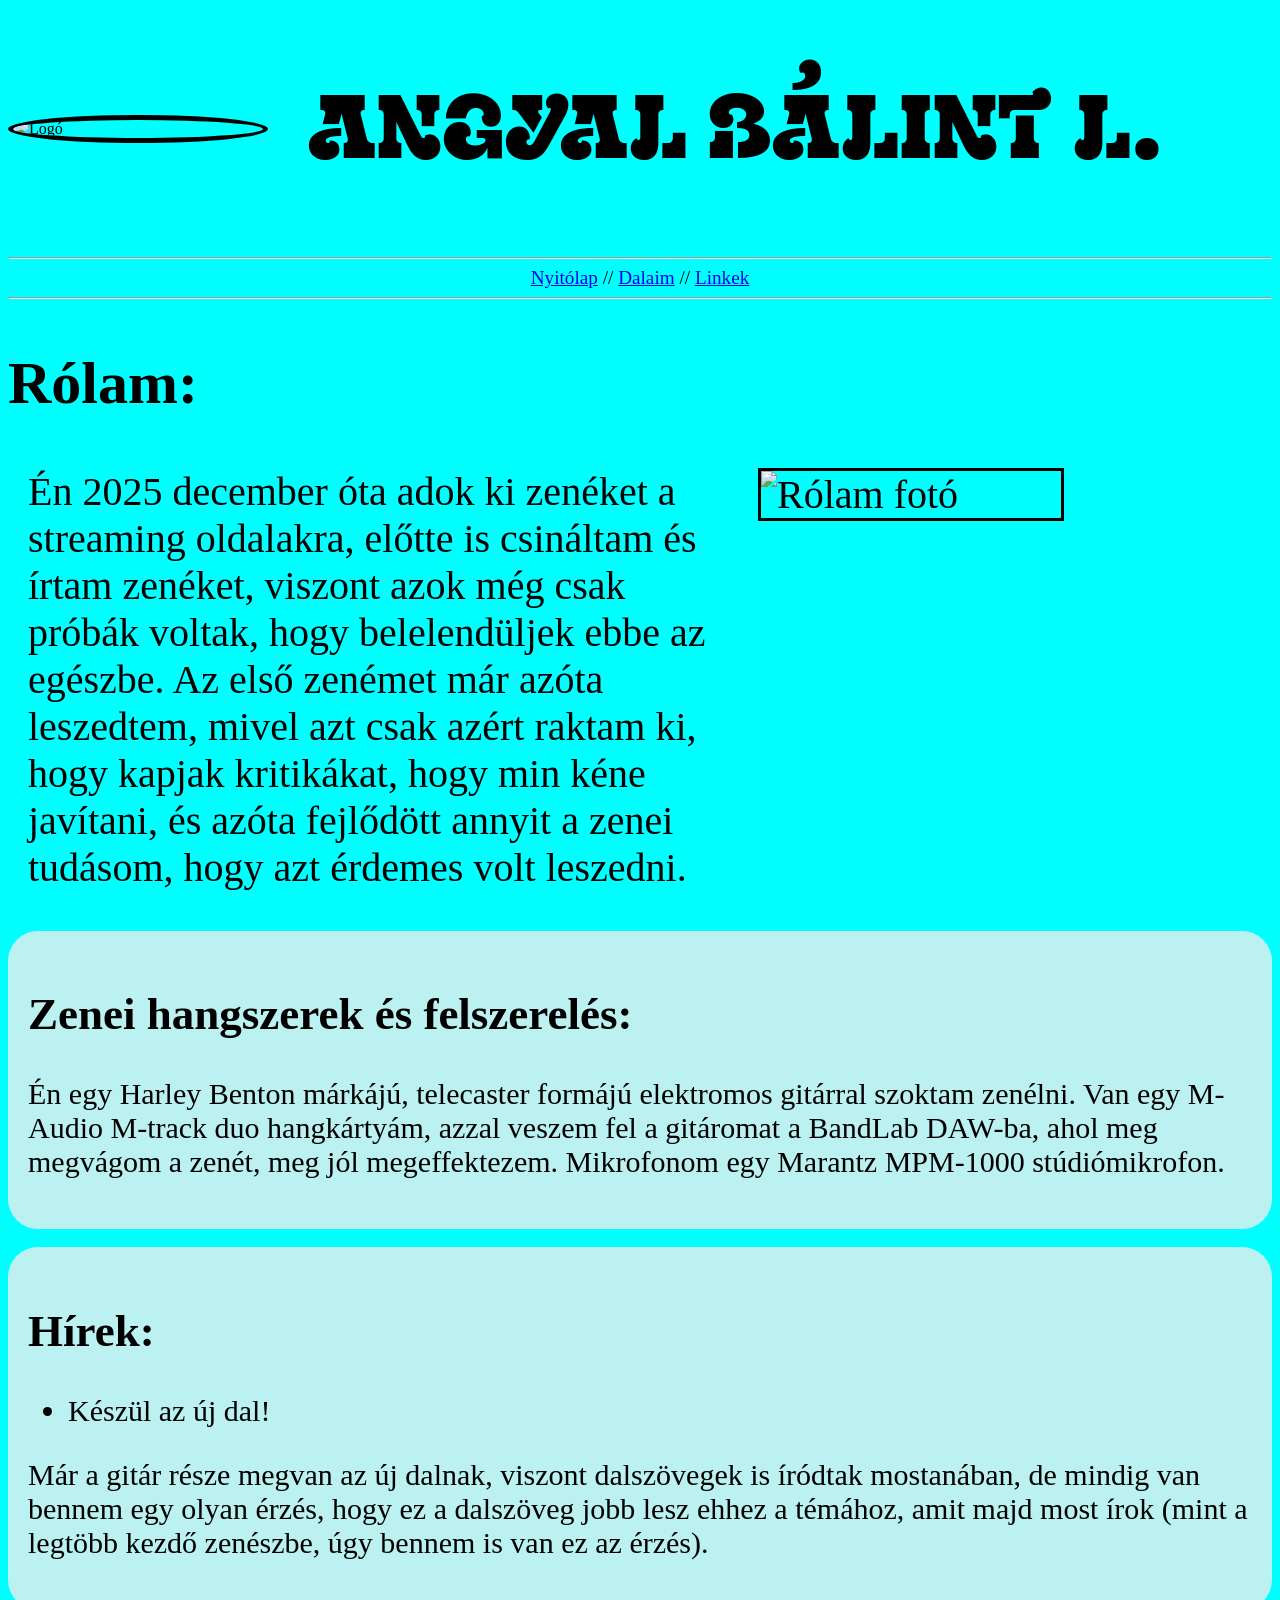
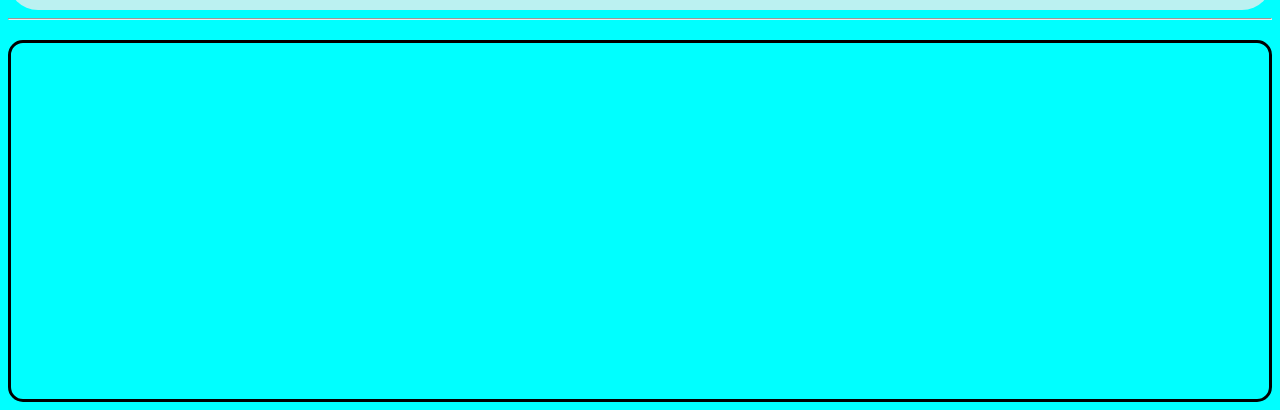
==== index.html @ 00621b62 "Add files via upload" ====
<!DOCTYPE html>
<html lang="en">
<head>
    <meta charset="UTF-8">
    <meta name="viewport" content="width=device-width, initial-scale=1.0">
    <title>Angyal Bálint L.</title>
    <link rel="stylesheet" href="style.css">
    <link rel="preconnect" href="https://fonts.googleapis.com">
<link rel="preconnect" href="https://fonts.gstatic.com" crossorigin>
<link href="https://fonts.googleapis.com/css2?family=Exile&display=swap" rel="stylesheet">
</head>
<body>
    <header class="fejlec">
    <img src="kep/logo.png" alt="Logó" width="250" id="logokeret">
     <h1>Angyal Bálint L.</h1> 
    </header>
     <hr>
     <header class="navszoveg">
    <nav id="navkozepre">
        <a href="index.html" target="_self">Nyitólap</a> //
        <a href="Dalaim.html" target="_self">Dalaim</a> //
        <a href="https://www.youtube.com/redirect?event=channel_header&redir_token=QUlxb01IWk90QzV4d3k5TmQyamFjZ1VDR1VTS3xBQnJ0NjltT2tPc2t3dElWamc2eFBabkRBYXdHUnJCeFhxcW5tV2FGZHp6bmxEY0VfdjRlRnV0WlpWdmRuZXZZSGU0dW9na1dZeFBJWF85amRZdGVJME8yeDZ6MWE0aEVxeUVM&q=https%3A%2F%2Flinktr.ee%2Fangyalbalintlaszlo" target="_blank">Linkek</a>
    </nav>
     </header>
    <hr>
    <div class="rolamegesz">

    <h2 id="rolamfocim">
        Rólam:
    </h2>
    <div class="rolamegymasmellet">
    <p id="rolamszoveg">
        Én 2025 december óta adok ki zenéket a streaming oldalakra, előtte is csináltam és írtam zenéket, viszont azok még csak próbák voltak, hogy belelendüljek ebbe az egészbe. Az első zenémet már azóta leszedtem, mivel azt csak azért raktam ki, hogy kapjak kritikákat, hogy min kéne javítani, és azóta fejlődött annyit a zenei tudásom, hogy azt érdemes volt leszedni.
    </p>
    <img src="kep/rolamfoto.jpeg" alt="Rólam fotó" width="500px">
    </div>
    </div>
    <div class="zeneihangszerekfelszerelesekegeszszoveg">
    <h2>
        Zenei hangszerek és felszerelés:
    </h2>
    <p>
        Én egy Harley Benton márkájú, telecaster formájú elektromos gitárral szoktam zenélni. Van egy M-Audio M-track duo hangkártyám, azzal veszem fel a gitáromat a BandLab DAW-ba, ahol meg megvágom a zenét, meg jól megeffektezem. Mikrofonom egy Marantz MPM-1000 stúdiómikrofon. 
    </p>
    </div>
    <br>
    <div class="hirekegesz">
<h2>
    Hírek:
</h2>
<ul>
    <li>
        Készül az új dal!
  </li>
</ul>
<p>
    Már a gitár része megvan az új dalnak, viszont dalszövegek is íródtak mostanában, de mindig van bennem egy olyan érzés, hogy ez a dalszöveg jobb lesz ehhez a témához, amit majd most írok (mint a legtöbb kezdő zenészbe, úgy bennem is van ez az érzés).
</p>
    </div>
    <hr>
    <div class="spotifydoboz"> 
        <iframe data-testid="embed-iframe" style="border-radius:12px" src="https://open.spotify.com/embed/artist/1GzKJjVkf3aY5k7IMEjdPO?utm_source=generator&si=db58abc6c56840da" width="100%" height="352" frameBorder="0" allowfullscreen="" allow="autoplay; clipboard-write; encrypted-media; fullscreen; picture-in-picture" loading="lazy"></iframe>
    </div>

    
</body>
</html>
---- style.css ----
body {
    background-color: aqua;
}
#navkozepre {
    text-align: center;
}
.fejlec {
    display:flex;
    align-items: center;
    gap: 40px;
}
.fejlec h1 {
    font-size: 5.6rem;
    font-family: "Exile", system-ui;
  font-weight: 400;
  font-style: normal;
}
.navszoveg {
    font-size: larger;
}
#logokeret {
    border: 5px solid #000000;
    border-radius: 50%;
}
#rolamszoveg {
    max-width: 700px;     
    margin-left: 20px;  
    margin-top: 0;  
}
.rolamegesz {
    font-size: 40px;
}
.rolamegymasmellet {
    display: flex;
    gap: 30px;
    align-items: flex-start;
}

.rolamegymasmellet img {
    width: 300px;
    height: auto;
    align-items: center;
    border: 3px solid #000000;
}
.zeneihangszerekfelszerelesekegeszszoveg {
    background-color: rgb(187, 241, 241);
    padding: 20px;
    border-radius: 30px;
    font-size: 30px;
}
.spotifydoboz {
    max-width: 1500px; 
    margin-top: 20px;
    border: 3px solid #000000; 
    border-radius: 15px;      
    overflow: hidden;         
}
.hirekegesz {
    font-size: 30px;
    background-color: rgb(187, 241, 241);
    padding: 20px;
    border-radius: 30px;
}
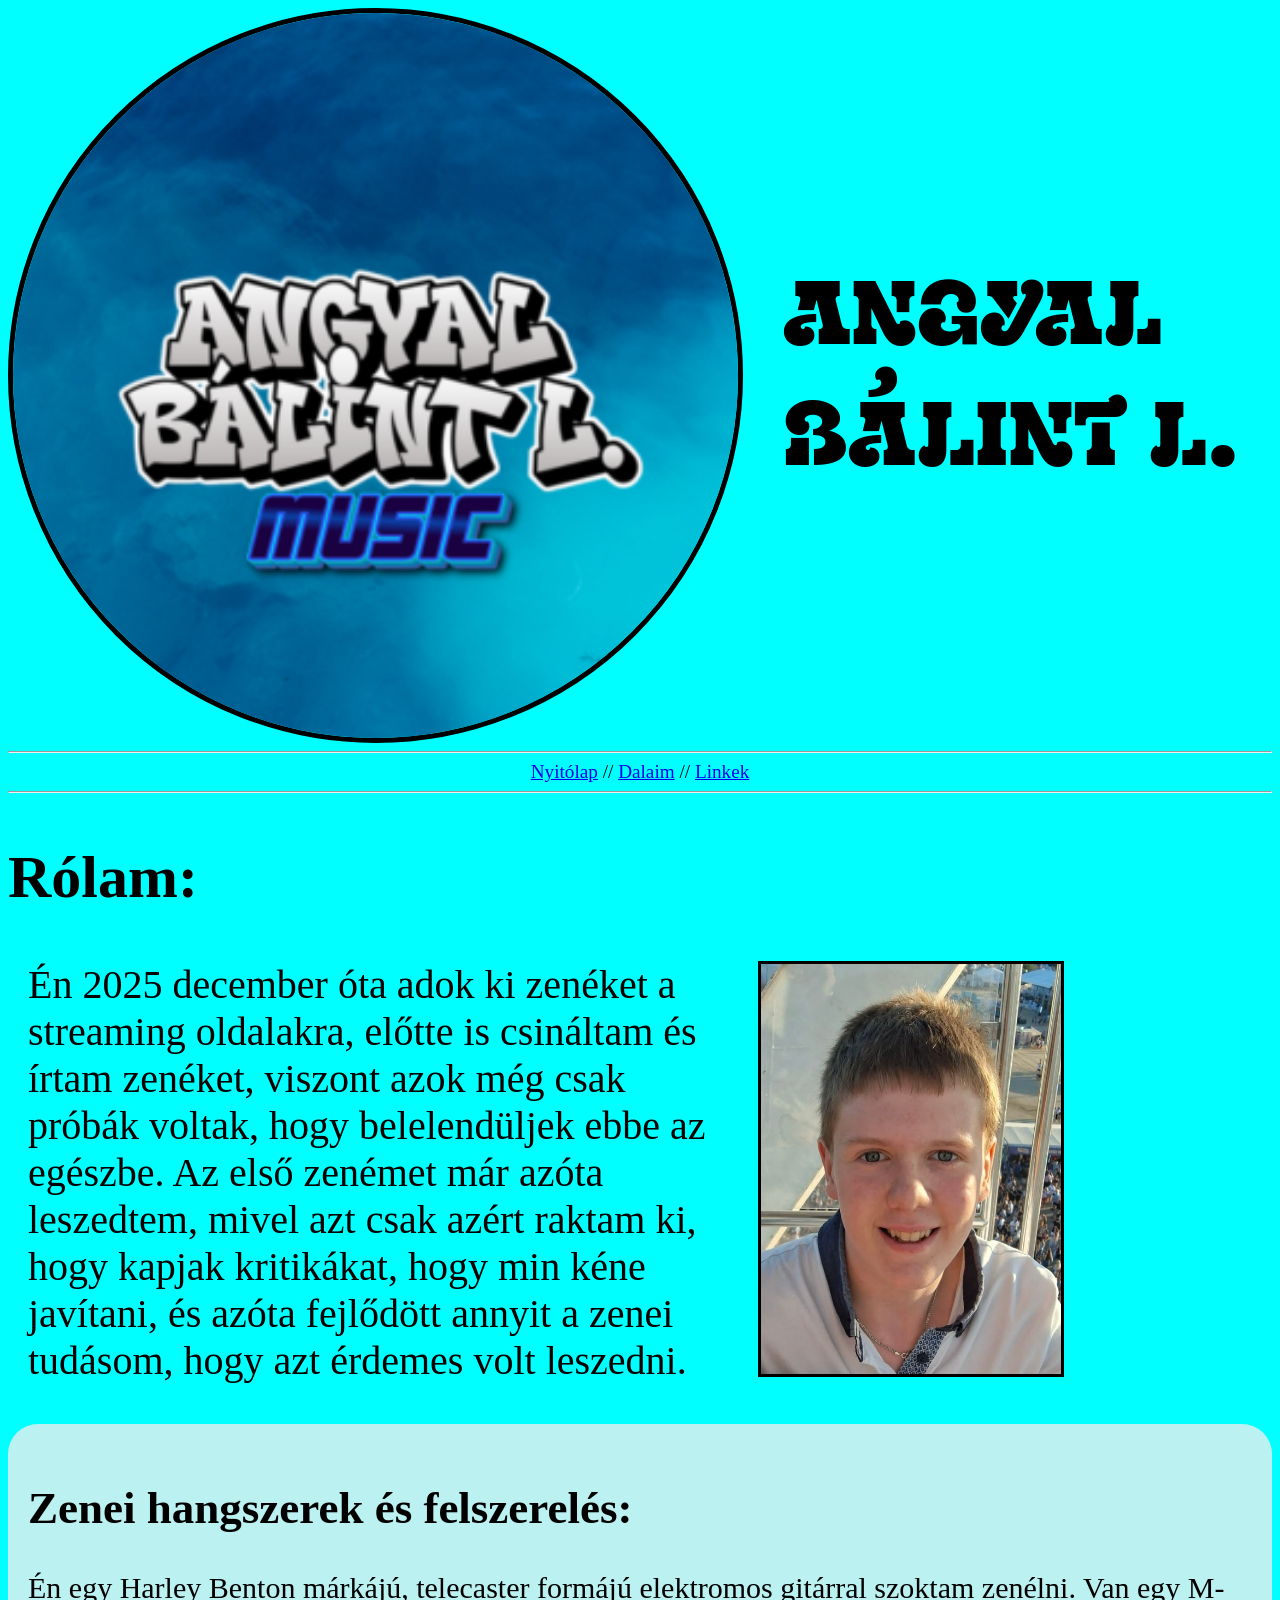
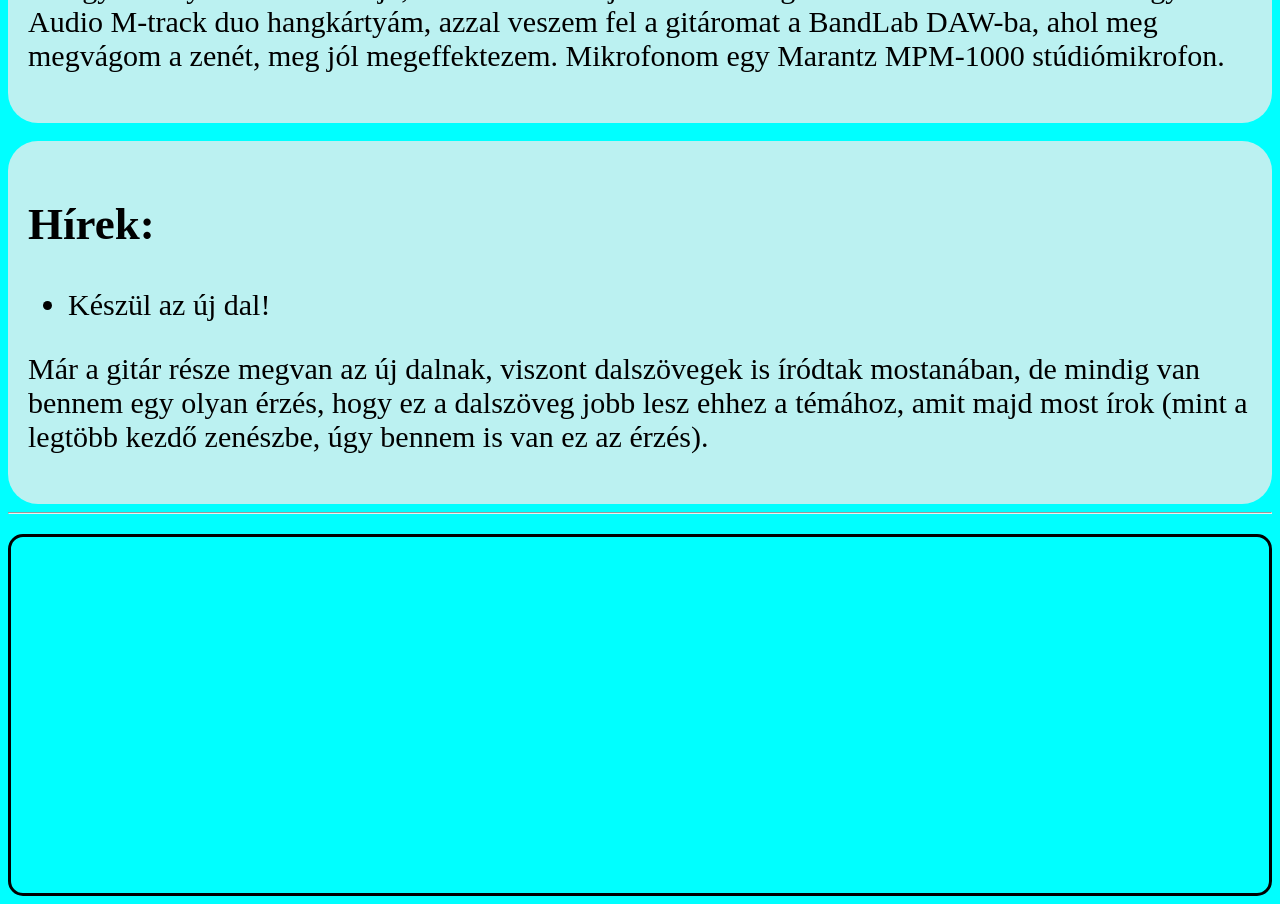
==== commit 04c5078b: "Add files via upload" ====
--- a/index.html
+++ b/index.html
@@ -11,7 +11,7 @@
 </head>
 <body>
     <header class="fejlec">
-    <img src="kep/logo.png" alt="Logó" width="250" id="logokeret">
+    <img src="kep/logo.png" alt="Logó" width="100%" id="logokeret">
      <h1>Angyal Bálint L.</h1> 
     </header>
      <hr>
@@ -32,7 +32,7 @@
     <p id="rolamszoveg">
         Én 2025 december óta adok ki zenéket a streaming oldalakra, előtte is csináltam és írtam zenéket, viszont azok még csak próbák voltak, hogy belelendüljek ebbe az egészbe. Az első zenémet már azóta leszedtem, mivel azt csak azért raktam ki, hogy kapjak kritikákat, hogy min kéne javítani, és azóta fejlődött annyit a zenei tudásom, hogy azt érdemes volt leszedni.
     </p>
-    <img src="kep/rolamfoto.jpeg" alt="Rólam fotó" width="500px">
+    <img src="kep/rolamfoto.jpeg" alt="Rólam fotó" width="100%">
     </div>
     </div>
     <div class="zeneihangszerekfelszerelesekegeszszoveg">
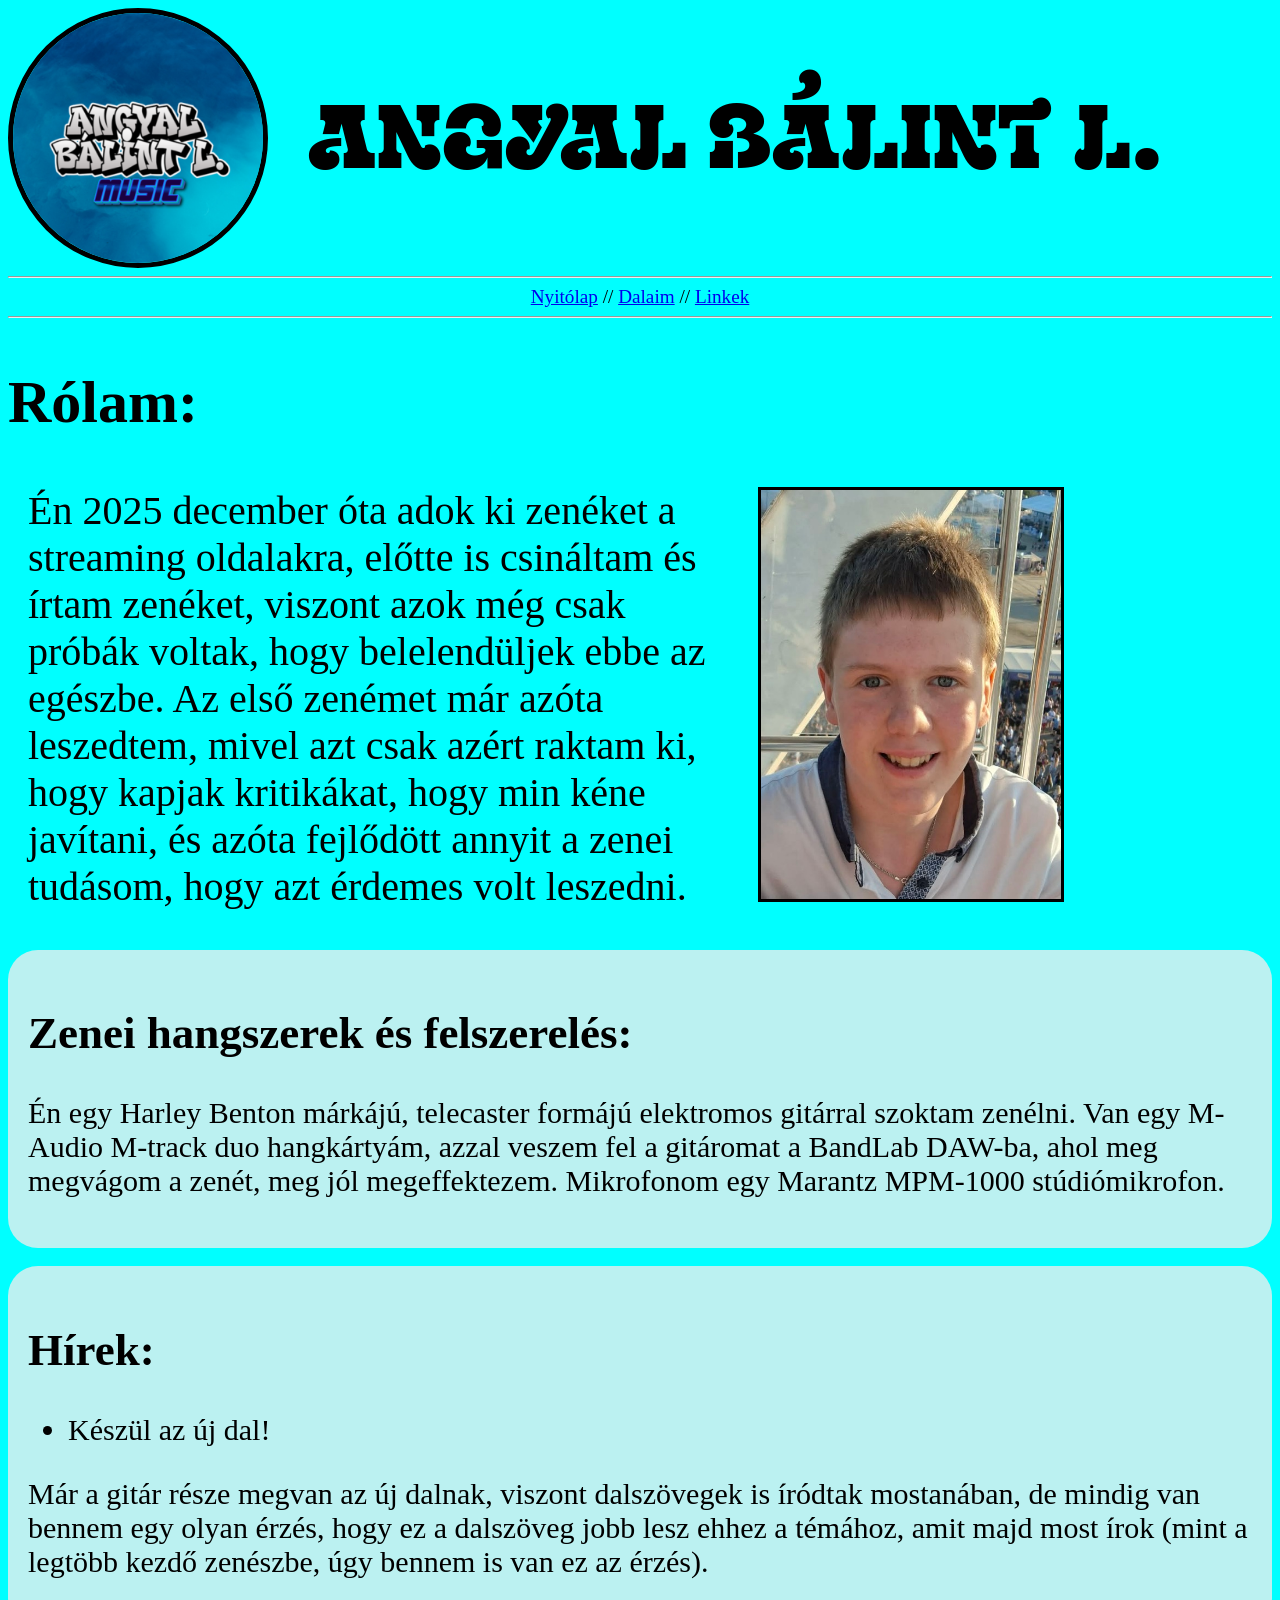
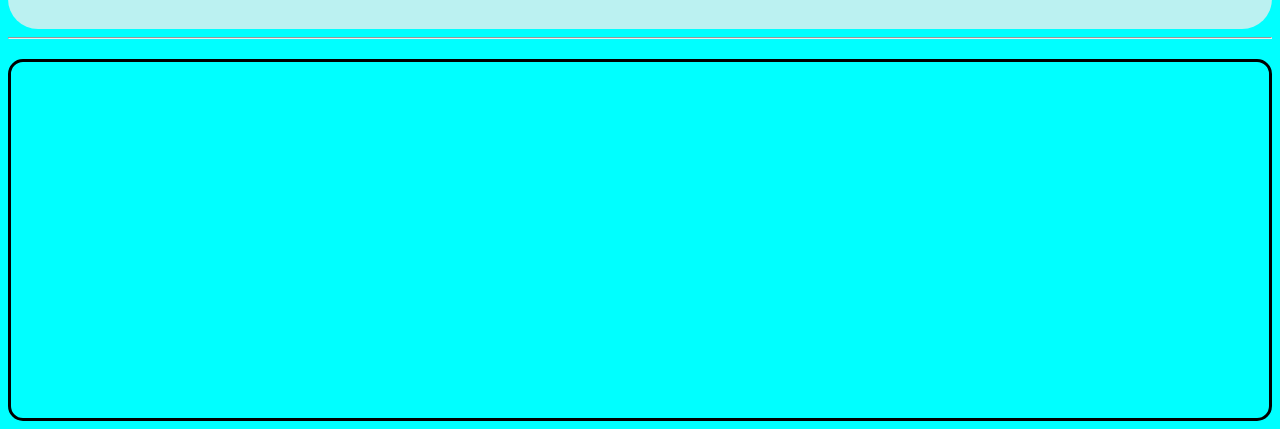
==== commit e6617fc6: "Add files via upload" ====
--- a/index.html
+++ b/index.html
@@ -11,7 +11,7 @@
 </head>
 <body>
     <header class="fejlec">
-    <img src="kep/logo.png" alt="Logó" width="100%" id="logokeret">
+    <img src="kep/logo.png" alt="Logó" id="logokeret">
      <h1>Angyal Bálint L.</h1> 
     </header>
      <hr>
--- a/style.css
+++ b/style.css
@@ -60,4 +60,14 @@
     background-color: rgb(187, 241, 241);
     padding: 20px;
     border-radius: 30px;
+}
+h1 {
+    max-width: 100%;
+    box-sizing: border-box;
+    overflow-wrap: break-word;
+}
+#logokeret {
+    max-width: 250px;
+    height: auto;
+    display: block;
 }
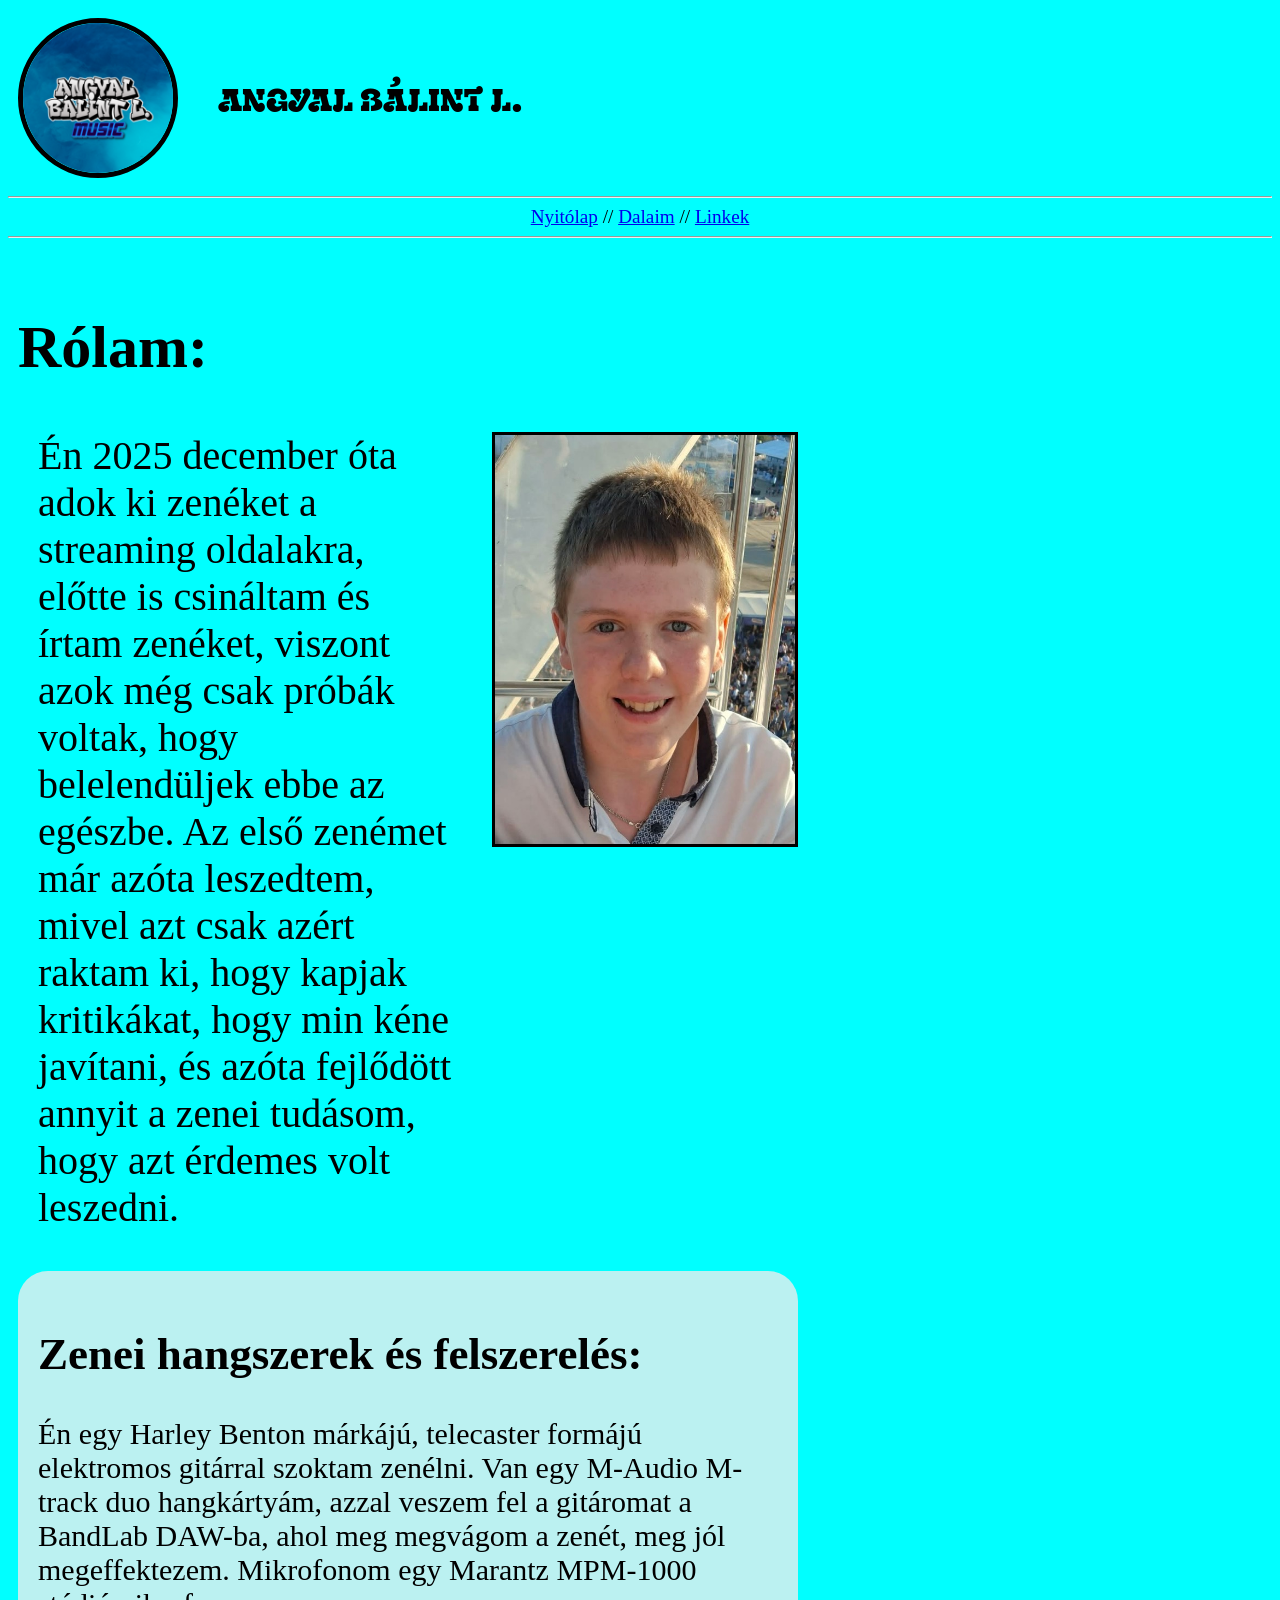
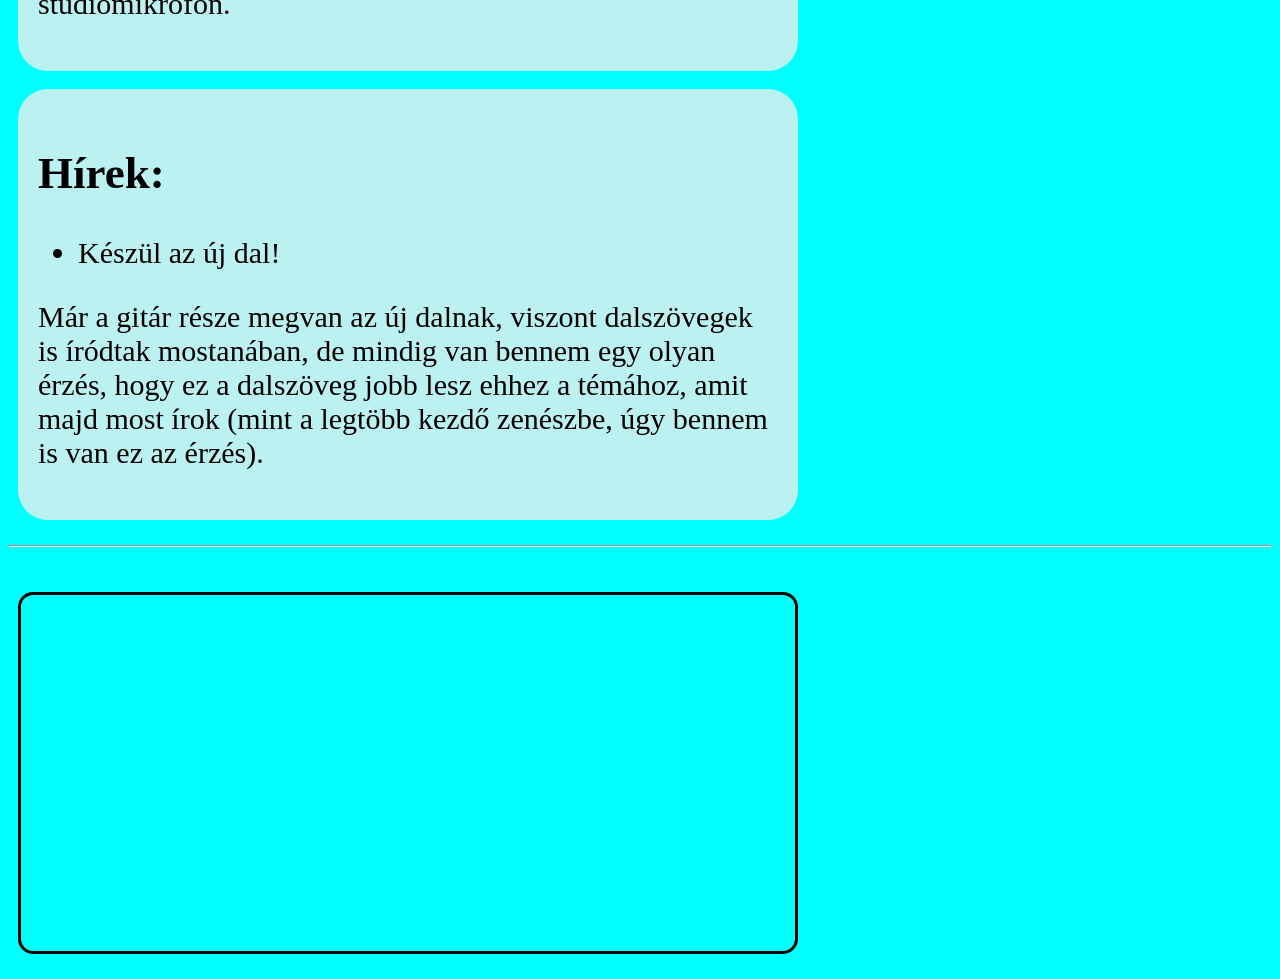
==== commit 75585dbc: "Add files via upload" ====
--- a/index.html
+++ b/index.html
@@ -23,6 +23,7 @@
     </nav>
      </header>
     <hr>
+    <main class="navalattiegeszwebodal">
     <div class="rolamegesz">
 
     <h2 id="rolamfocim">
@@ -57,10 +58,13 @@
     Már a gitár része megvan az új dalnak, viszont dalszövegek is íródtak mostanában, de mindig van bennem egy olyan érzés, hogy ez a dalszöveg jobb lesz ehhez a témához, amit majd most írok (mint a legtöbb kezdő zenészbe, úgy bennem is van ez az érzés).
 </p>
     </div>
+    </main>
     <hr>
+    <main class="navalattiegeszwebodal">
     <div class="spotifydoboz"> 
         <iframe data-testid="embed-iframe" style="border-radius:12px" src="https://open.spotify.com/embed/artist/1GzKJjVkf3aY5k7IMEjdPO?utm_source=generator&si=db58abc6c56840da" width="100%" height="352" frameBorder="0" allowfullscreen="" allow="autoplay; clipboard-write; encrypted-media; fullscreen; picture-in-picture" loading="lazy"></iframe>
     </div>
+    </main>
 
     
 </body>
--- a/style.css
+++ b/style.css
@@ -17,6 +17,7 @@
 }
 .navszoveg {
     font-size: larger;
+    margin-top: 0px;
 }
 #logokeret {
     border: 5px solid #000000;
@@ -66,8 +67,28 @@
     box-sizing: border-box;
     overflow-wrap: break-word;
 }
+header.fejlec {
+    text-align: center;
+    padding: 10px;
+}
+
 #logokeret {
-    max-width: 250px;
+    width: 150px;
     height: auto;
-    display: block;
-}+    display: inline-block;
+    border: 5px solid #000000;
+    border-radius: 50%;
+}
+
+header.fejlec h1 {
+    font-size: 32px;
+    margin: 10px 0 5px 0;
+}
+.navalattiegeszwebodal {
+    width: 90%;
+    max-width: 800px;
+    margin: 15px 0; 
+    padding: 10px;
+    box-sizing: border-box;
+    text-align: left; 
+}
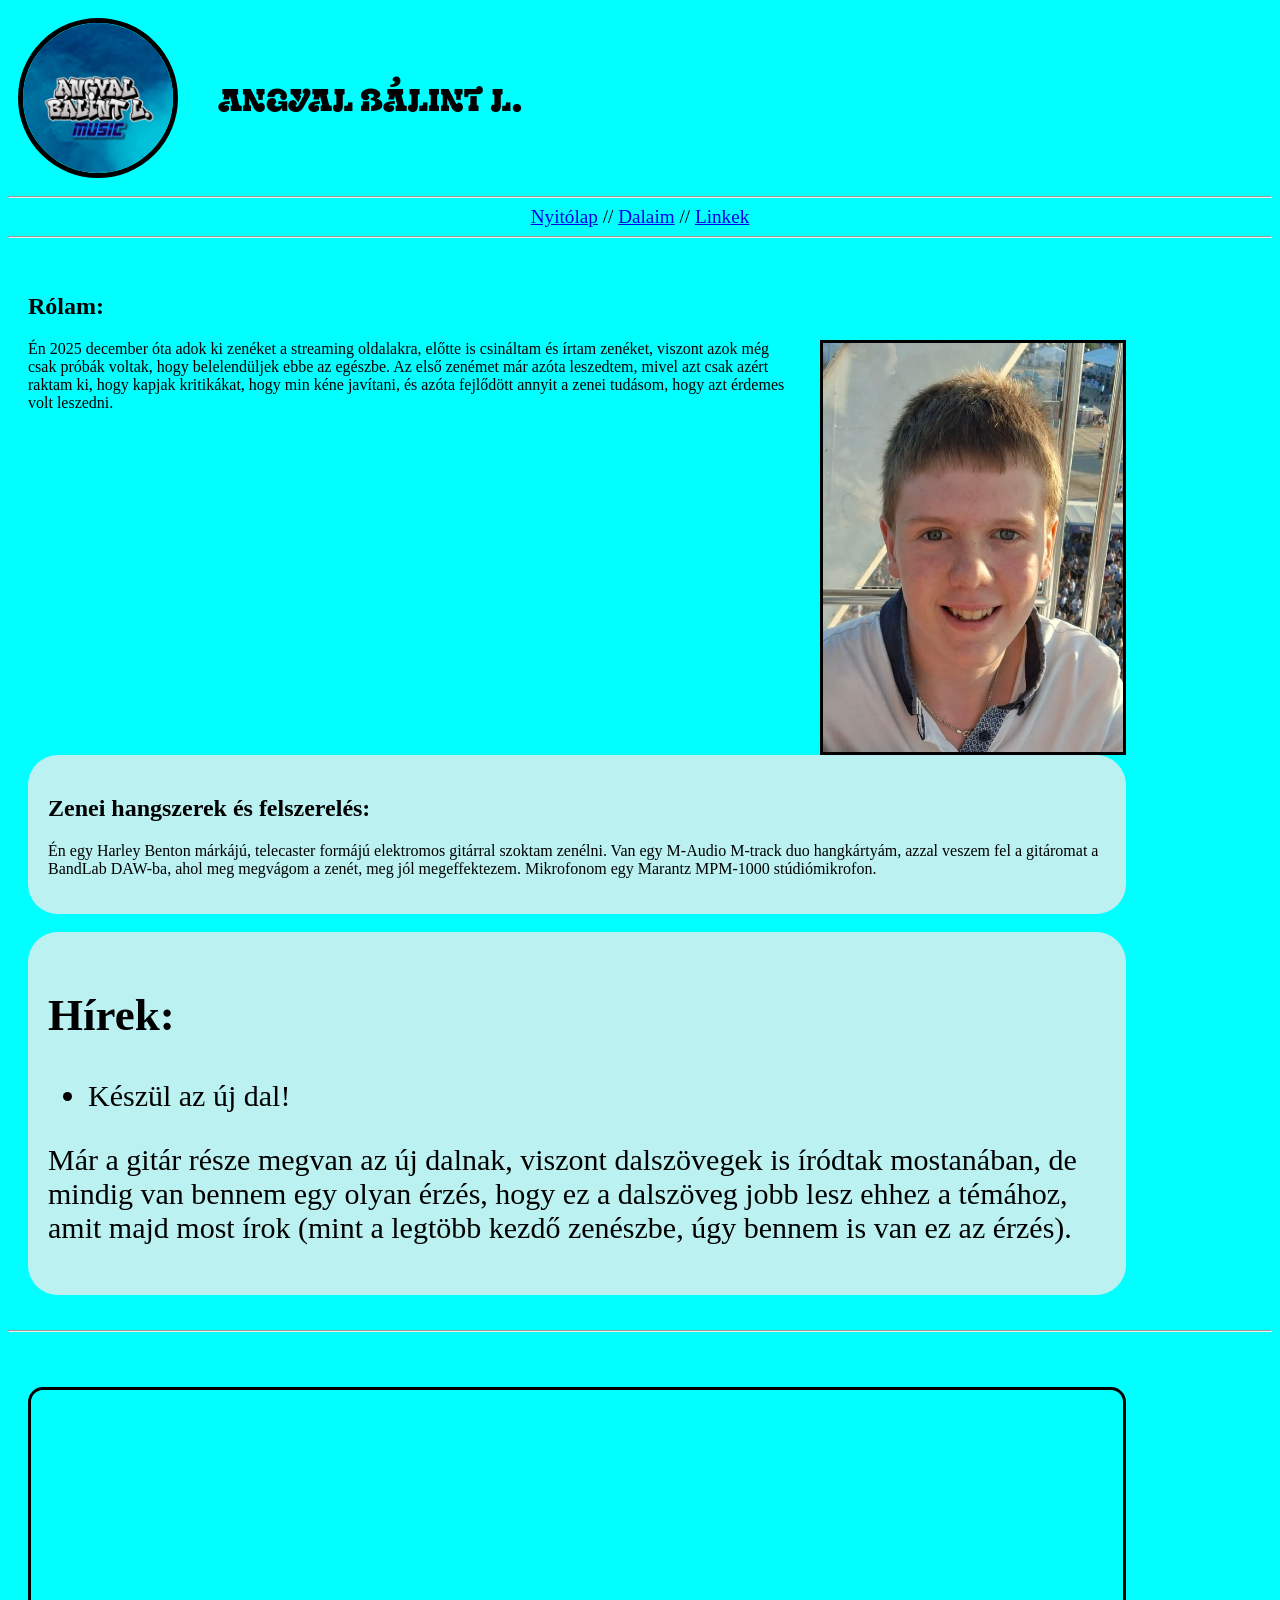
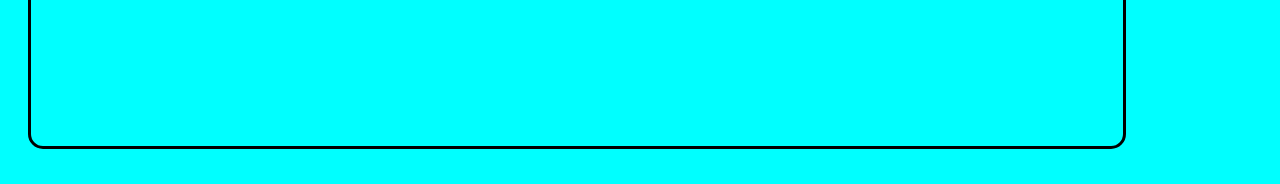
==== commit 232a1ac0: "Add files via upload" ====
--- a/index.html
+++ b/index.html
@@ -8,6 +8,7 @@
     <link rel="preconnect" href="https://fonts.googleapis.com">
 <link rel="preconnect" href="https://fonts.gstatic.com" crossorigin>
 <link href="https://fonts.googleapis.com/css2?family=Exile&display=swap" rel="stylesheet">
+<meta name="google-site-verification" content="62mPRQTasay_yt0mO2Cxubso3lrMBzTkUWcV-9-ROL0" />
 </head>
 <body>
     <header class="fejlec">
--- a/style.css
+++ b/style.css
@@ -24,12 +24,12 @@
     border-radius: 50%;
 }
 #rolamszoveg {
-    max-width: 700px;     
-    margin-left: 20px;  
-    margin-top: 0;  
+    max-width: 900px; /* Ne legyen lekorlátozva túl keskenyre */
+    margin-left: 0;   /* Így nem tolódik el feleslegesen */
+    margin-top: 0;
 }
 .rolamegesz {
-    font-size: 40px;
+    font-size: 16px;
 }
 .rolamegymasmellet {
     display: flex;
@@ -47,7 +47,7 @@
     background-color: rgb(187, 241, 241);
     padding: 20px;
     border-radius: 30px;
-    font-size: 30px;
+    font-size: 16px;
 }
 .spotifydoboz {
     max-width: 1500px; 
@@ -86,9 +86,9 @@
 }
 .navalattiegeszwebodal {
     width: 90%;
-    max-width: 800px;
-    margin: 15px 0; 
-    padding: 10px;
+    max-width: 1200px; /* Emeld fel 800px-ről 1200px-re, hogy szélesebb legyen gépen! */
+    margin: 15px 0;
+    padding: 20px;     /* Ezen is picit növelhetsz, hogy szellősebb legyen */
     box-sizing: border-box;
-    text-align: left; 
+    text-align: left;
 }
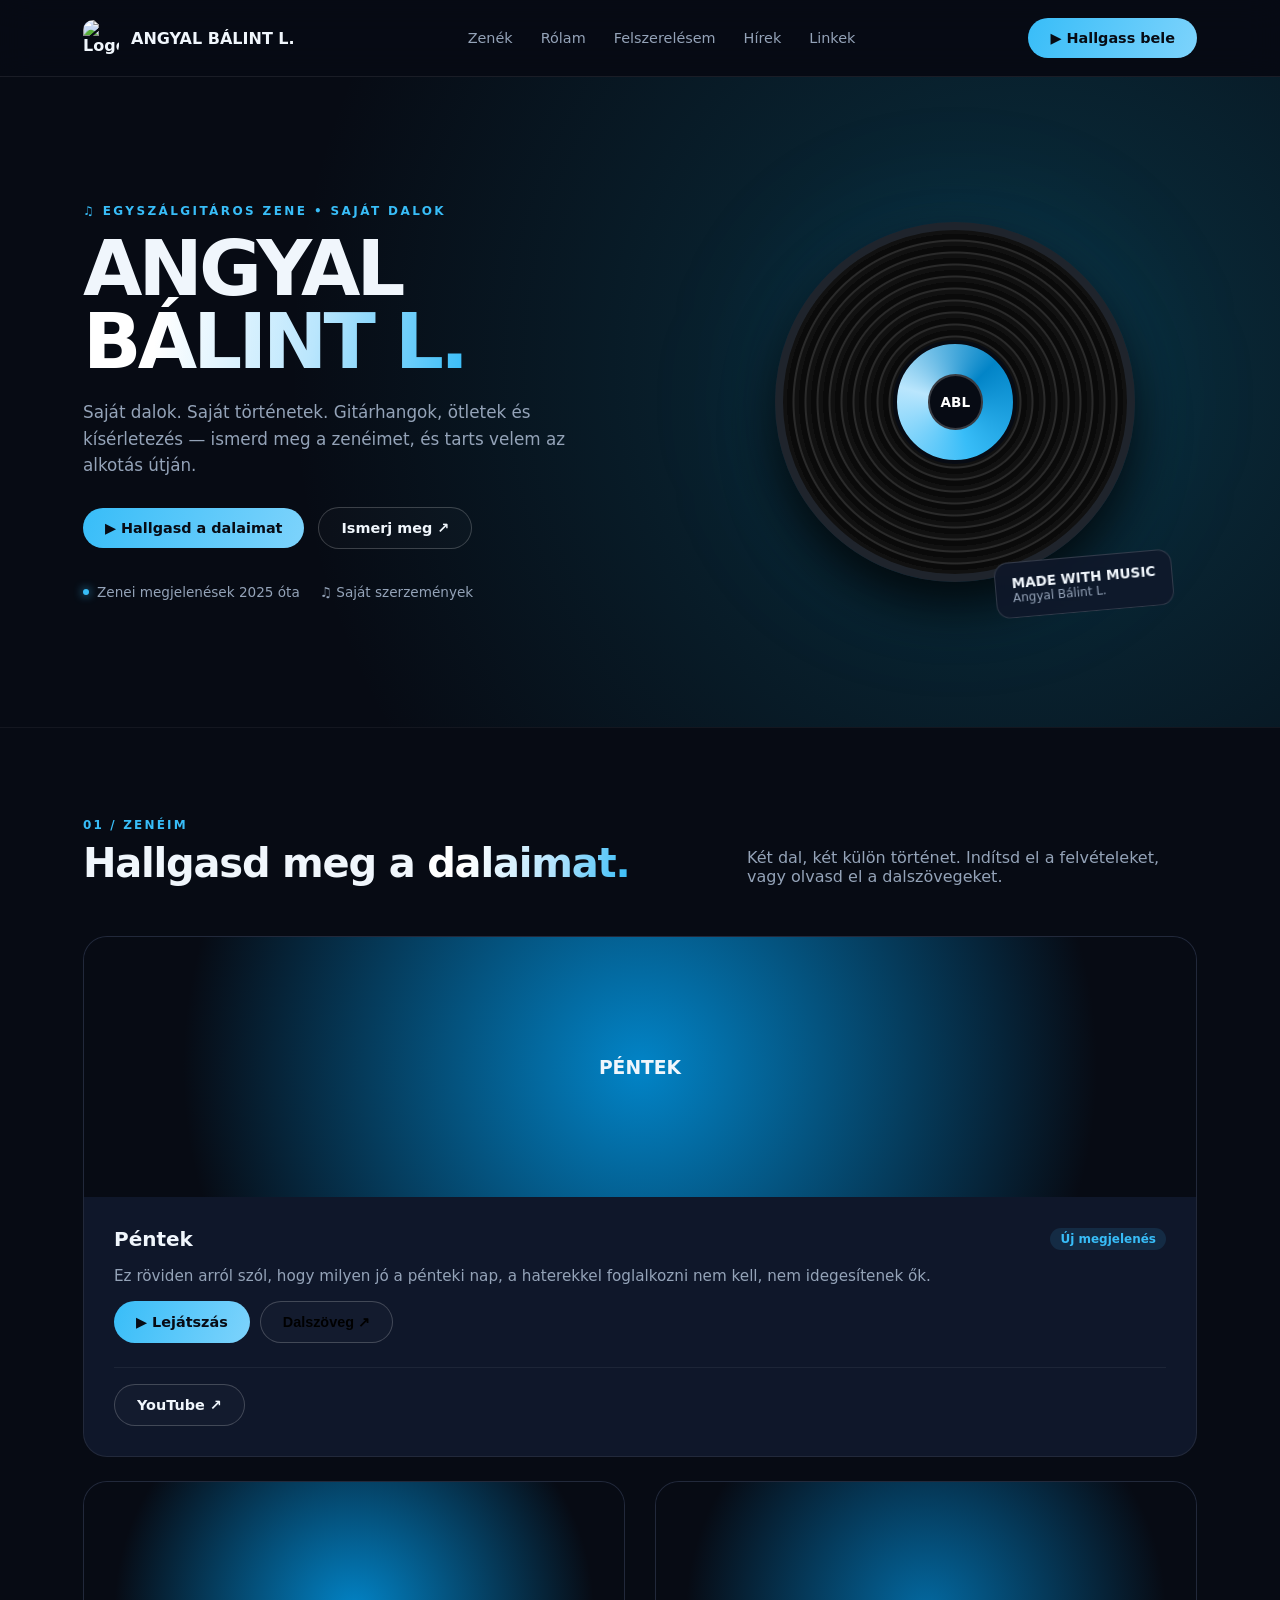
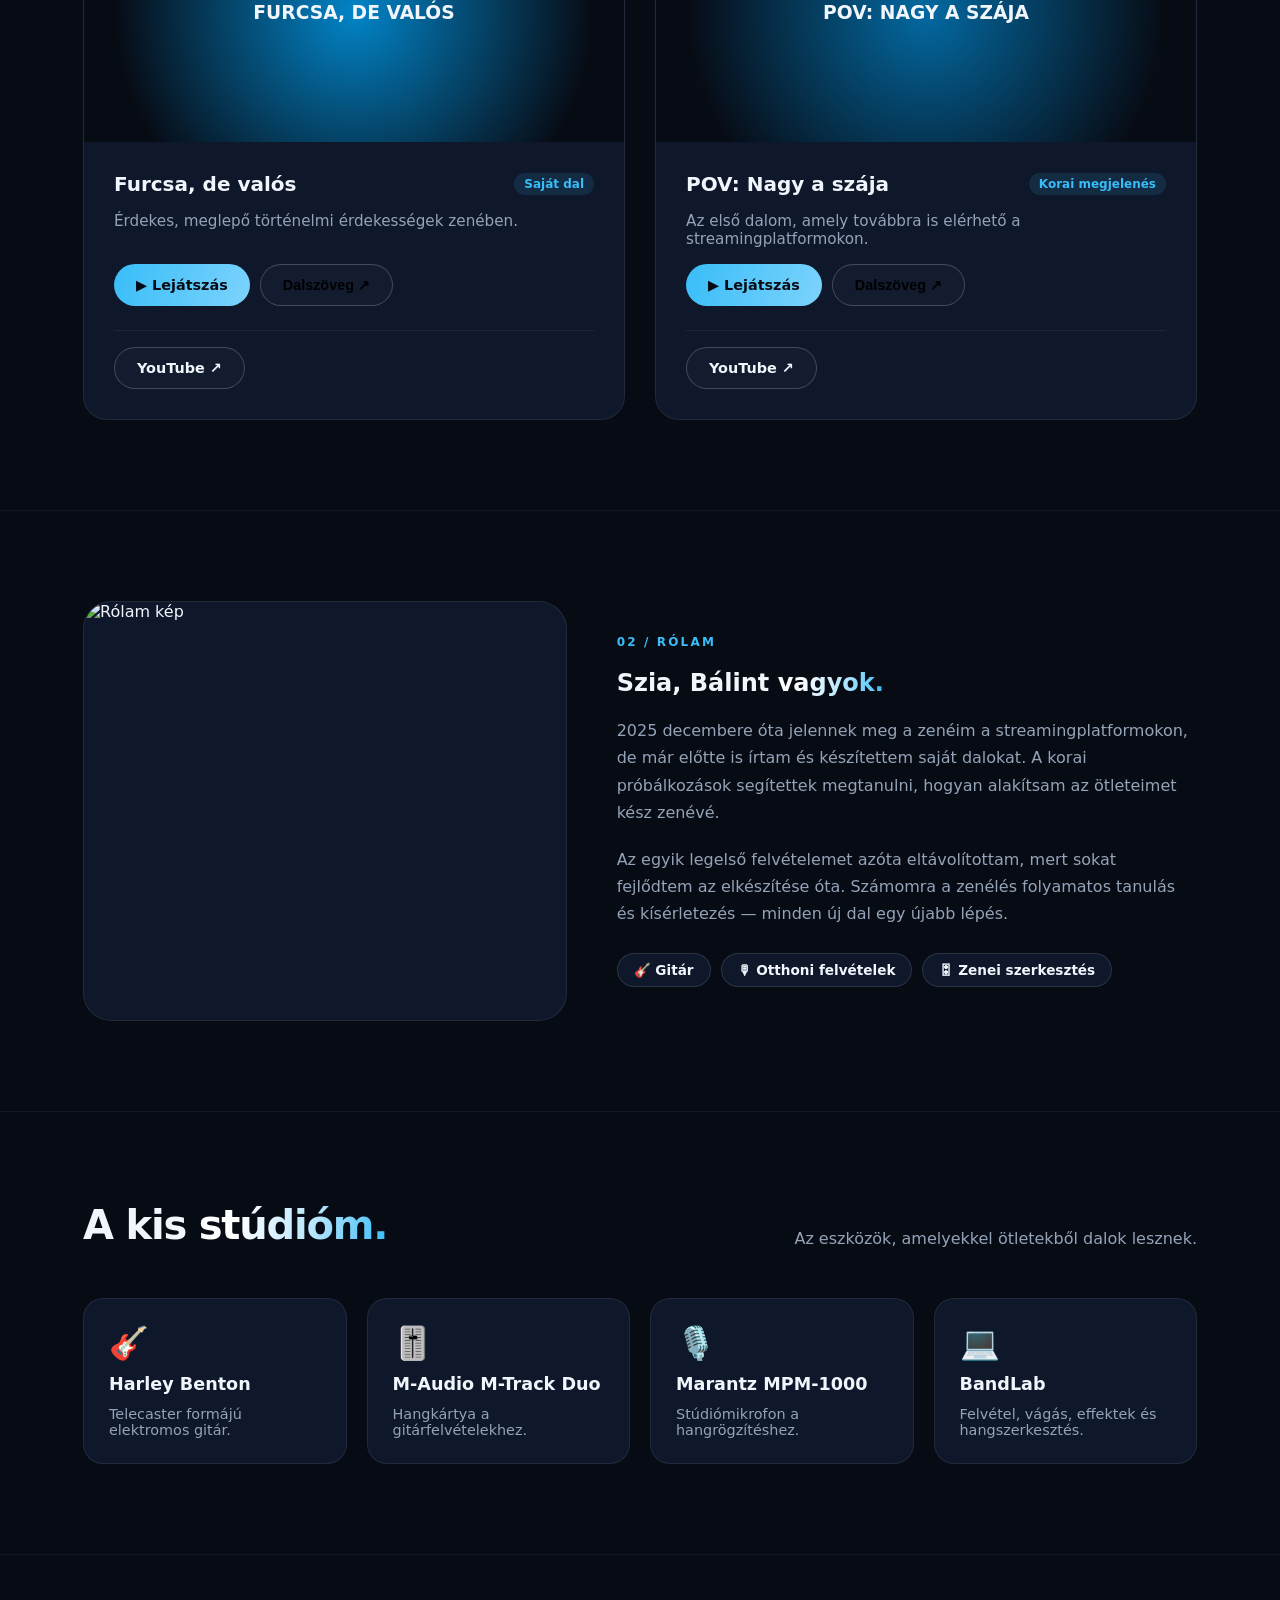
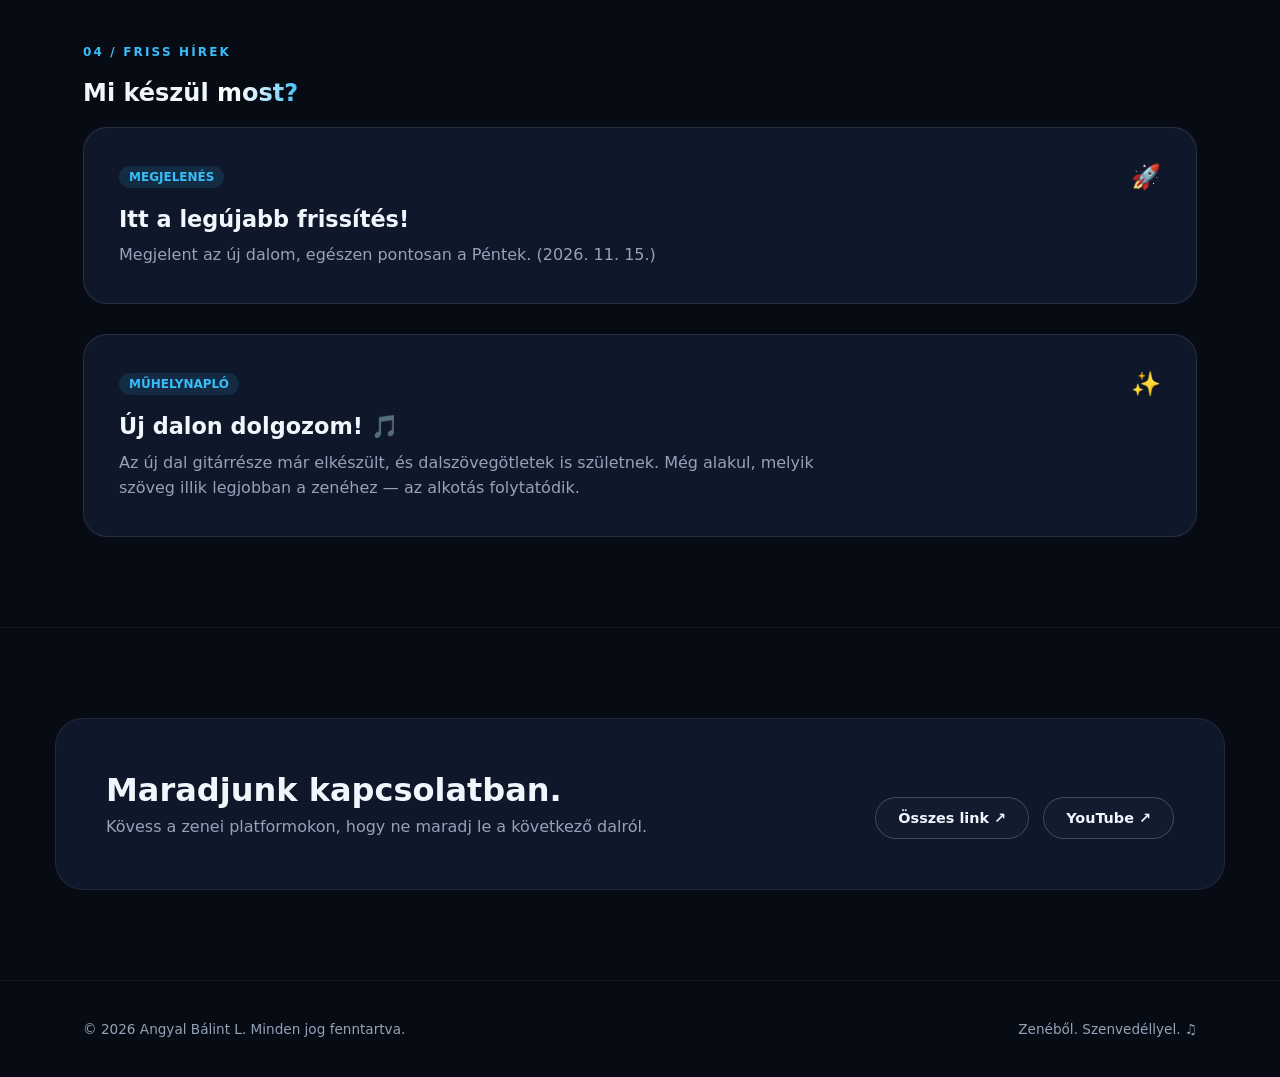
==== commit ff1d9b3b: "Add files via upload" ====
--- a/index.html
+++ b/index.html
@@ -1,72 +1,372 @@
-<!DOCTYPE html>
-<html lang="en">
+<!doctype html>
+<html lang="hu">
 <head>
-    <meta charset="UTF-8">
-    <meta name="viewport" content="width=device-width, initial-scale=1.0">
-    <title>Angyal Bálint L.</title>
-    <link rel="stylesheet" href="style.css">
-    <link rel="preconnect" href="https://fonts.googleapis.com">
-<link rel="preconnect" href="https://fonts.gstatic.com" crossorigin>
-<link href="https://fonts.googleapis.com/css2?family=Exile&display=swap" rel="stylesheet">
-<meta name="google-site-verification" content="62mPRQTasay_yt0mO2Cxubso3lrMBzTkUWcV-9-ROL0" />
+  <meta charset="utf-8">
+  <meta name="viewport" content="width=device-width, initial-scale=1">
+  <title>Angyal Bálint L. | Hivatalos Weboldal</title>
+  <link rel="stylesheet" href="style.css">
+  <link rel="canonical" href="https://angyalbalintlmusic.hu/">
 </head>
 <body>
-    <header class="fejlec">
-    <img src="kep/logo.png" alt="Logó" id="logokeret">
-     <h1>Angyal Bálint L.</h1> 
-    </header>
-     <hr>
-     <header class="navszoveg">
-    <nav id="navkozepre">
-        <a href="index.html" target="_self">Nyitólap</a> //
-        <a href="Dalaim.html" target="_self">Dalaim</a> //
-        <a href="https://www.youtube.com/redirect?event=channel_header&redir_token=QUlxb01IWk90QzV4d3k5TmQyamFjZ1VDR1VTS3xBQnJ0NjltT2tPc2t3dElWamc2eFBabkRBYXdHUnJCeFhxcW5tV2FGZHp6bmxEY0VfdjRlRnV0WlpWdmRuZXZZSGU0dW9na1dZeFBJWF85amRZdGVJME8yeDZ6MWE0aEVxeUVM&q=https%3A%2F%2Flinktr.ee%2Fangyalbalintlaszlo" target="_blank">Linkek</a>
-    </nav>
-     </header>
-    <hr>
-    <main class="navalattiegeszwebodal">
-    <div class="rolamegesz">
-
-    <h2 id="rolamfocim">
-        Rólam:
-    </h2>
-    <div class="rolamegymasmellet">
-    <p id="rolamszoveg">
-        Én 2025 december óta adok ki zenéket a streaming oldalakra, előtte is csináltam és írtam zenéket, viszont azok még csak próbák voltak, hogy belelendüljek ebbe az egészbe. Az első zenémet már azóta leszedtem, mivel azt csak azért raktam ki, hogy kapjak kritikákat, hogy min kéne javítani, és azóta fejlődött annyit a zenei tudásom, hogy azt érdemes volt leszedni.
-    </p>
-    <img src="kep/rolamfoto.jpeg" alt="Rólam fotó" width="100%">
-    </div>
-    </div>
-    <div class="zeneihangszerekfelszerelesekegeszszoveg">
-    <h2>
-        Zenei hangszerek és felszerelés:
-    </h2>
-    <p>
-        Én egy Harley Benton márkájú, telecaster formájú elektromos gitárral szoktam zenélni. Van egy M-Audio M-track duo hangkártyám, azzal veszem fel a gitáromat a BandLab DAW-ba, ahol meg megvágom a zenét, meg jól megeffektezem. Mikrofonom egy Marantz MPM-1000 stúdiómikrofon. 
-    </p>
-    </div>
-    <br>
-    <div class="hirekegesz">
-<h2>
-    Hírek:
-</h2>
-<ul>
-    <li>
-        Készül az új dal!
-  </li>
-</ul>
-<p>
-    Már a gitár része megvan az új dalnak, viszont dalszövegek is íródtak mostanában, de mindig van bennem egy olyan érzés, hogy ez a dalszöveg jobb lesz ehhez a témához, amit majd most írok (mint a legtöbb kezdő zenészbe, úgy bennem is van ez az érzés).
-</p>
-    </div>
-    </main>
-    <hr>
-    <main class="navalattiegeszwebodal">
-    <div class="spotifydoboz"> 
-        <iframe data-testid="embed-iframe" style="border-radius:12px" src="https://open.spotify.com/embed/artist/1GzKJjVkf3aY5k7IMEjdPO?utm_source=generator&si=db58abc6c56840da" width="100%" height="352" frameBorder="0" allowfullscreen="" allow="autoplay; clipboard-write; encrypted-media; fullscreen; picture-in-picture" loading="lazy"></iframe>
-    </div>
-    </main>
-
-    
+
+  <!-- NAVIGÁCIÓ -->
+  <header class="navigacio">
+      <div class="keret nav-belso">
+          <a class="marka" href="index.html">
+                 <img src="img/logo.png" alt="Logó" class="marka-kep">
+                <span>ANGYAL BÁLINT L.</span>
+            </a>
+          <nav class="nav-linkek">
+              <a href="#zenek">Zenék</a>
+              <a href="#rolam">Rólam</a>
+              <a href="#felszerelesem">Felszerelésem</a>
+              <a href="#hirek">Hírek</a>
+              <a href="#linkek">Linkek</a>
+          </nav>
+          <a class="nav-gomb" href="#zenek">▶ Hallgass bele</a>
+      </div>
+  </header>
+
+  <main>
+      <!-- 1. HŐS / NYITÓ SZAKASZ -->
+      <section class="fo-szakasz" id="kezdolap">
+          <div class="keret fo-elrendezes">
+              <div>
+                  <div class="kis-cimke">♫ EGYSZÁLGITÁROS ZENE • SAJÁT DALOK</div>
+                  <h1>ANGYAL<br><span class="atmenetes-szoveg">BÁLINT L.</span></h1>
+                  <p>Saját dalok. Saját történetek. Gitárhangok, ötletek és kísérletezés — ismerd meg a zenéimet, és tarts velem az alkotás útján.</p>
+                  <div class="gomb-csoport">
+                      <a class="elsodleges-gomb" href="#zenek">▶ Hallgasd a dalaimat</a>
+                      <a class="keretes-gomb" href="#rolam">Ismerj meg ↗</a>
+                  </div>
+                  <div class="fo-meta">
+                      <span><i class="pont"></i> Zenei megjelenések 2025 óta</span>
+                      <span>♫ Saját szerzemények</span>
+                  </div>
+              </div>
+
+              <!-- FORGÓ BAKELIT SZÍNPAD -->
+              <div class="bakelit-szinpad">
+                  <div class="bakelit-feny"></div>
+                  <div class="bakelit-lemez"></div>
+                  <div class="bakelit-kartya">MADE WITH MUSIC<span>Angyal Bálint L.</span></div>
+              </div>
+          </div>
+      </section>
+
+      <!-- 2. ZENÉIM SZAKASZ -->
+      <section class="szakasztér" id="zenek">
+          <div class="keret">
+              <div class="szakasz-fejlec">
+                  <div>
+                      <span class="szamozas">01 / ZENÉIM</span>
+                      <h2>Hallgasd meg a <span class="atmenetes-szoveg">dalaimat.</span></h2>
+                  </div>
+                  <p class="szakasz-leiras">Két dal, két külön történet. Indítsd el a felvételeket, vagy olvasd el a dalszövegeket.</p>
+              </div>
+
+              <div class="zene-kartya">
+                      <div class="zene-borito borito-1">
+                          <h3>PÉNTEK</h3>
+                      </div>
+                      <div class="zene-tartalom">
+                          <div class="zene-cim-sor">
+                              <h4>Péntek</h4>
+                              <span class="badge">Új megjelenés</span>
+                          </div>
+                          <p>Ez röviden arról szól, hogy milyen jó a pénteki nap, a haterekkel foglalkozni nem kell, nem idegesítenek ők.</p>
+                          <div class="kartya-gombok">
+                              <a href="https://www.youtube.com/watch?v=Y-w0nWkaMcE&list=RDY-w0nWkaMcE&start_radio=1" target="_blank" class="elsodleges-gomb">▶ Lejátszás</a>
+                             <button type="button" class="keretes-gomb nyito-gomb" onclick="var m=document.getElementById('modal-pentek'); m.style.setProperty('display','grid','important'); m.classList.add('aktiv'); m.style.setProperty('opacity','1','important'); m.style.setProperty('pointer-events','auto','important');">Dalszöveg ↗</button>
+                          </div>
+                          <div class="kartya-also">
+                              <a href="https://www.youtube.com/watch?v=Y-w0nWkaMcE&list=RDY-w0nWkaMcE&start_radio=1" target="_blank" class="keretes-gomb">YouTube ↗</a>
+                          </div>
+                      </div>
+                  </div>
+
+              <div class="kartya-grid-2">
+                  <div class="zene-kartya">
+                      <div class="zene-borito borito-1">
+                          <h3>FURCSA, DE VALÓS</h3>
+                      </div>
+                      <div class="zene-tartalom">
+                          <div class="zene-cim-sor">
+                              <h4>Furcsa, de valós</h4>
+                              <span class="badge">Saját dal</span>
+                          </div>
+                          <p>Érdekes, meglepő történelmi érdekességek zenében.</p>
+                          <div class="kartya-gombok">
+                              <a href="https://www.youtube.com/watch?v=Ql0NPVnwLD8" target="_blank" class="elsodleges-gomb">▶ Lejátszás</a>
+                              <!-- Módosítva gombra, ami nyitja a modált -->
+                              <button class="keretes-gomb nyito-gomb" data-modal="modal-furcsa">Dalszöveg ↗</button>
+                          </div>
+                          <div class="kartya-also">
+                              <a href="https://www.youtube.com/watch?v=Ql0NPVnwLD8" target="_blank" class="keretes-gomb">YouTube ↗</a>
+                          </div>
+                      </div>
+                  </div>
+
+                  <div class="zene-kartya">
+                      <div class="zene-borito borito-2">
+                          <h3>POV: NAGY A SZÁJA</h3>
+                      </div>
+                      <div class="zene-tartalom">
+                          <div class="zene-cim-sor">
+                              <h4>POV: Nagy a szája</h4>
+                              <span class="badge">Korai megjelenés</span>
+                          </div>
+                          <p>Az első dalom, amely továbbra is elérhető a streamingplatformokon.</p>
+                          <div class="kartya-gombok">
+                              <a href="https://www.youtube.com/watch?v=bEWSBnIKj0M" target="_blank" class="elsodleges-gomb">▶ Lejátszás</a>
+                              <!-- Módosítva gombra, ami nyitja a modált -->
+                              <button class="keretes-gomb nyito-gomb" data-modal="modal-pov">Dalszöveg ↗</button>
+                          </div>
+                          <div class="kartya-also">
+                              <a href="https://www.youtube.com/watch?v=bEWSBnIKj0M" target="_blank" class="keretes-gomb">YouTube ↗</a>
+                          </div>
+                      </div>
+                  </div>
+              </div>
+          </div>
+      </section>
+
+      <!-- 3. RÓLAM SZAKASZ -->
+      <section class="szakasztér" id="rolam">
+          <div class="keret">
+              <div class="rolam-grid">
+                  <div class="illusztracio-doboz kep-doboz">
+                        <img src="img/rolamfoto.jpeg" alt="Rólam kép" class="rolam-kep">
+                </div>
+                  <div>
+                      <span class="szamozas">02 / RÓLAM</span>
+                      <h2>Szia, Bálint <span class="atmenetes-szoveg">vagyok.</span></h2>
+                      <p class="szoveg-margin">2025 decembere óta jelennek meg a zenéim a streamingplatformokon, de már előtte is írtam és készítettem saját dalokat. A korai próbálkozások segítettek megtanulni, hogyan alakítsam az ötleteimet kész zenévé.</p>
+                      <p class="szoveg-margin">Az egyik legelső felvételemet azóta eltávolítottam, mert sokat fejlődtem az elkészítése óta. Számomra a zenélés folyamatos tanulás és kísérletezés — minden új dal egy újabb lépés.</p>
+                      
+                      <div class="cimeke-sor">
+                          <span class="cimke-elem">🎸 Gitár</span>
+                          <span class="cimke-elem">🎙 Otthoni felvételek</span>
+                          <span class="cimke-elem">🎛 Zenei szerkesztés</span>
+                      </div>
+                  </div>
+              </div>
+          </div>
+      </section>
+
+      <!-- 4. FELSZERELÉSEM SZAKASZ -->
+      <section class="szakasztér" id="felszerelesem">
+          <div class="keret">
+              <div class="szakasz-fejlec">
+                  <h2>A kis <span class="atmenetes-szoveg">stúdióm.</span></h2>
+                  <p class="szakasz-leiras">Az eszközök, amelyekkel ötletekből dalok lesznek.</p>
+              </div>
+
+              <div class="felszereles-grid">
+                  <div class="eszkoz-kartya">
+                      <div class="eszkoz-ikon">🎸</div>
+                      <h3>Harley Benton</h3>
+                      <p>Telecaster formájú elektromos gitár.</p>
+                  </div>
+                  <div class="eszkoz-kartya">
+                      <div class="eszkoz-ikon">🎚️</div>
+                      <h3>M-Audio M-Track Duo</h3>
+                      <p>Hangkártya a gitárfelvételekhez.</p>
+                  </div>
+                  <div class="eszkoz-kartya">
+                      <div class="eszkoz-ikon">🎙️</div>
+                      <h3>Marantz MPM-1000</h3>
+                      <p>Stúdiómikrofon a hangrögzítéshez.</p>
+                  </div>
+                  <div class="eszkoz-kartya">
+                      <div class="eszkoz-ikon">💻</div>
+                      <h3>BandLab</h3>
+                      <p>Felvétel, vágás, effektek és hangszerkesztés.</p>
+                  </div>
+              </div>
+          </div>
+      </section>
+
+      <!-- 5. HÍREK SZAKASZ -->
+      <section class="szakasztér" id="hirek">
+          <div class="keret">
+              <span class="szamozas">04 / FRISS HÍREK</span>
+              <h2>Mi készül <span class="atmenetes-szoveg">most?</span></h2>
+
+              <div class="hirek-doboz" style="margin-top: 20px;">
+                  <div class="hirek-fej">
+                      <span class="badge">MEGJELENÉS</span>
+                      <span class="csillag-ikon">🚀</span>
+                  </div>
+                  <h3>Itt a legújabb frissítés!</h3>
+                  <p>Megjelent az új dalom, egészen pontosan a Péntek. (2026. 11. 15.)</p>
+              </div>
+
+              <div class="hirek-doboz">
+                  <div class="hirek-fej">
+                      <span class="badge">MŰHELYNAPLÓ</span>
+                      <span class="csillag-ikon">✨</span>
+                  </div>
+                  <h3>Új dalon dolgozom! 🎵</h3>
+                  <p>Az új dal gitárrésze már elkészült, és dalszövegötletek is születnek. Még alakul, melyik szöveg illik legjobban a zenéhez — az alkotás folytatódik.</p>
+              </div>
+          </div>
+      </section>
+
+      <!-- 6. KAPCSOLAT / LINKEK SZAKASZ -->
+      <section class="szakasztér" id="linkek">
+          <div class="keret kapcsolat-doboz">
+              <div>
+                  <h2>Maradjunk kapcsolatban.</h2>
+                  <p>Kövess a zenei platformokon, hogy ne maradj le a következő dalról.</p>
+              </div>
+              <div class="gomb-csoport">
+                  <a class="keretes-gomb" href="https://linktr.ee/angyalbalintlaszlo" target="_blank">Összes link ↗</a>
+                  <a class="keretes-gomb" href="https://www.youtube.com/@AngyalBalintL.official/videos" target="_blank">YouTube ↗ </a>
+              </div>
+          </div>
+      </section>
+  </main>
+
+  <!-- LÁBLÉC -->
+  <footer>
+      <div class="keret lablec-belso">
+          <p>© 2026 Angyal Bálint L. Minden jog fenntartva.</p>
+          <p>Zenéből. Szenvedéllyel. ♫</p>
+      </div>
+  </footer>
+
+  <!-- DALSZÖVEG MODÁLIS ABLAKOK -->
+  <div class="modal-hatter" id="modal-furcsa">
+      <div class="modal-doboz">
+          <button type="button" class="modal-bezaro" onclick="var m = document.getElementById('modal-pentek'); m.classList.remove('aktiv'); m.style.opacity = '0'; m.style.pointerEvents = 'none'; setTimeout(function(){ m.style.display = 'none'; }, 300);">&times;</button>
+          <h2>Furcsa, de valós — dalszöveg</h2>
+          <div class="modal-szoveg">
+              <p><strong>1. versszak</strong><br>
+              Azt hiszed, hogy nem valós,<br>
+              Hát rosszul gondolod,<br>
+              Bizony régen volt,<br>
+              Mert kihalt ez a dolog.</p>
+
+              <p><strong>Refrén</strong><br>
+              Régen sokminden más volt,<br>
+              Hiába furcsa manapság,<br>
+              Gladiátorokból való,<br>
+              Vér az gyógyszer volt anno,<br>
+              Fiatalokból származó,<br>
+              Epilepsziára ható.</p>
+
+              <p><strong>2. versszak</strong><br>
+              Nem volt akkor mosószer,<br>
+              Mosógép sem még,<br>
+              Vizelet volt a kulcs,<br>
+              Ami fullókból való,<br>
+              Azzal mosták például,<br>
+              A gyapjútógátakat,<br>
+              Ez volt akkoriban,<br>
+              A mosószer világa.</p>
+          </div>
+      </div>
+  </div>
+
+  <div class="modal-hatter" id="modal-pov">
+      <div class="modal-doboz">
+          <button class="modal-bezaro">&times;</button>
+          <h2>POV: Nagy a szája — dalszöveg</h2>
+          <div class="modal-szoveg">
+              <p><strong>1. versszak</strong><br>
+              Te aztán nekem mondod a magadét,<br>
+              Belém is ütsz, én asszondom atyaég,<br>
+              Azt hiszed, hogy ezt komolyan értettem,<br>
+              Irónia volt ez, hát ezt is miért tettem,<br>
+              Úgy érzed, mintha boxmeccsen lennél,<br>
+              Te aztán engem még le is kennél,<br>
+              A földre, meg a falra, mint egy festmény,<br>
+              Úgy viselkedsz, mint egy hatalmas kemény.</p>
+
+              <p><strong>Refrén</strong><br>
+              Nyugodtan csináld tovább, ez a beszéd,<br>
+              Te neked fog fájni nem soká, mer’ én,<br>
+              Nem állok bele ebbe a dumába,<br>
+              Ilyenkor neki is jár a szája,<br>
+              Aztán neked állj feljebb, megint,<br>
+              Mert te kapsz ezért a hazádtól verést.</p>
+          </div>
+      </div>
+      
+  </div>
+  <div class="modal-hatter" id="modal-pentek">
+      <div class="modal-doboz">
+          <button type="button" class="modal-bezaro" onclick="var m=document.getElementById('modal-pentek'); m.classList.remove('aktiv'); m.style.setProperty('display','none','important'); m.style.setProperty('opacity','0','important'); m.style.setProperty('pointer-events','none','important');">&times;</button>
+          <h2>Péntek — dalszöveg</h2>
+          <div class="modal-szoveg">
+              <p><strong>1. versszak</strong><br>
+              
+                Elindulok haza az iskolából,<br>
+                A spanokkal, meg néhány haterrel,<br>
+                A haterekkel foglalkozni nem kell,<br>
+                Más jut eszembe nekem péntek reggel.</p>
+
+                <p><strong>Refrén</strong><br>
+                Jön a hétvége, lazulás,<br>
+                Na meg persze a tanulás,<br>
+                De nem kell az iskolába bent tölteni,<br>
+                Időt és a hatereket tűrni,<br>
+                Sem kell élőben nekem,<br>
+                Az üzijük meg nem számít nekem.</p>
+
+                <p><strong>2. versszak</strong><br>
+                Azt hiszik a haterek, hogy pánikba esek,<br>
+                Ha piszkálnak vagy fáj ez nekem,<br>
+                Tévednek ebben, nem is kevésbé,<br>
+                Mert pénteken is magukat minősítik hülyévé.</p>
+          </div>
+      </div>
+  </div>
+
+  <!-- JAVASCRIPT A POPUP MŰKÖDÉSÉHEZ -->
+  <script>
+document.querySelectorAll('[data-modal]').forEach(function(gomb) {
+  gomb.onclick = function() {
+    var cél = document.getElementById(gomb.getAttribute('data-modal'));
+    if (cél) {
+      cél.classList.add('aktiv');
+      cél.style.setProperty('display', 'grid', 'important');
+      cél.style.setProperty('opacity', '1', 'important');
+      cél.style.setProperty('pointer-events', 'auto', 'important');
+    }
+  };
+});
+
+document.querySelectorAll('.modal-bezaro').forEach(function(x) {
+  x.onclick = function() {
+    var ablak = x.closest('.modal-hatter');
+    if (ablak) {
+      ablak.classList.remove('aktiv');
+      ablak.style.setProperty('display', 'none', 'important');
+      ablak.style.setProperty('opacity', '0', 'important');
+      ablak.style.setProperty('pointer-events', 'none', 'important');
+    }
+  };
+});
+
+document.querySelectorAll('.modal-hatter').forEach(function(hatter) {
+  hatter.onclick = function(e) {
+    if (e.target === hatter) {
+      hatter.classList.remove('aktiv');
+      hatter.style.setProperty('display', 'none', 'important');
+      hatter.style.setProperty('opacity', '0', 'important');
+      hatter.style.setProperty('pointer-events', 'none', 'important');
+    }
+  };
+});
+
+document.querySelectorAll('.modal-hatter').forEach(function(hatter) {
+  hatter.onclick = function(e) {
+    if (e.target === hatter) hatter.classList.remove('aktiv');
+  };
+});
+</script>
+
 </body>
 </html>
--- a/style.css
+++ b/style.css
@@ -1,94 +1,394 @@
+/* ==========================================================
+   SZÍN- ÉS STÍLUSVÁLTOZÓK (Itt tudod könnyen átírni a színeket!)
+   ========================================================== */
+:root {
+  --hatter-szin: #070b14;        /* Az oldal fő sötét háttere */
+  --kartya-szin: #0f172a;        /* Kártyák és dobozok háttere */
+  --szoveg-szin: #f0f6fc;        /* Fő szövegszín (világos) */
+  --szoveg-halvany: #94a3b8;     /* Másodlagos, szürkésebb szöveg */
+  
+  /* KÉK AKCENTUS SZÍNEK */
+  --akcentus-kek: #38bdf8;       /* Fő világoskék */
+  --akcentus-sotet: #0284c7;     /* Mélyebb kék */
+  --feny-atlatszo: rgba(56, 189, 248, 0.25); /* Háttér ragyogás */
+}
+
+/* ALAP BEÁLLÍTÁSOK */
+* { box-sizing: border-box; }
+html { scroll-behavior: smooth; }
 body {
-    background-color: aqua;
-}
-#navkozepre {
-    text-align: center;
-}
-.fejlec {
-    display:flex;
-    align-items: center;
-    gap: 40px;
-}
-.fejlec h1 {
-    font-size: 5.6rem;
-    font-family: "Exile", system-ui;
-  font-weight: 400;
-  font-style: normal;
-}
-.navszoveg {
-    font-size: larger;
-    margin-top: 0px;
-}
-#logokeret {
-    border: 5px solid #000000;
-    border-radius: 50%;
-}
-#rolamszoveg {
-    max-width: 900px; /* Ne legyen lekorlátozva túl keskenyre */
-    margin-left: 0;   /* Így nem tolódik el feleslegesen */
-    margin-top: 0;
-}
-.rolamegesz {
-    font-size: 16px;
-}
-.rolamegymasmellet {
-    display: flex;
-    gap: 30px;
-    align-items: flex-start;
-}
-
-.rolamegymasmellet img {
-    width: 300px;
-    height: auto;
-    align-items: center;
-    border: 3px solid #000000;
-}
-.zeneihangszerekfelszerelesekegeszszoveg {
-    background-color: rgb(187, 241, 241);
-    padding: 20px;
-    border-radius: 30px;
-    font-size: 16px;
-}
-.spotifydoboz {
-    max-width: 1500px; 
-    margin-top: 20px;
-    border: 3px solid #000000; 
-    border-radius: 15px;      
-    overflow: hidden;         
-}
-.hirekegesz {
-    font-size: 30px;
-    background-color: rgb(187, 241, 241);
-    padding: 20px;
-    border-radius: 30px;
-}
-h1 {
-    max-width: 100%;
-    box-sizing: border-box;
-    overflow-wrap: break-word;
-}
-header.fejlec {
-    text-align: center;
-    padding: 10px;
-}
-
-#logokeret {
-    width: 150px;
-    height: auto;
-    display: inline-block;
-    border: 5px solid #000000;
-    border-radius: 50%;
-}
-
-header.fejlec h1 {
-    font-size: 32px;
-    margin: 10px 0 5px 0;
-}
-.navalattiegeszwebodal {
-    width: 90%;
-    max-width: 1200px; /* Emeld fel 800px-ről 1200px-re, hogy szélesebb legyen gépen! */
-    margin: 15px 0;
-    padding: 20px;     /* Ezen is picit növelhetsz, hogy szellősebb legyen */
-    box-sizing: border-box;
-    text-align: left;
-}
+  margin: 0;
+  background-color: var(--hatter-szin);
+  color: var(--szoveg-szin);
+  font-family: system-ui, -apple-system, sans-serif;
+  overflow-x: hidden;
+}
+
+a { color: inherit; text-decoration: none; }
+.keret { max-width: 1170px; margin: 0 auto; padding: 0 28px; }
+
+/* NAVIGÁCIÓ */
+.navigacio {
+  position: sticky;
+  top: 0;
+  z-index: 100;
+  background: rgba(7, 11, 20, 0.9);
+  backdrop-filter: blur(16px);
+  border-bottom: 1px solid rgba(255, 255, 255, 0.08);
+}
+.nav-belso { height: 76px; display: flex; align-items: center; justify-content: space-between; }
+.marka { display: flex; align-items: center; gap: 12px; font-weight: 700; }
+.marka-ikon {
+  width: 36px; height: 36px; border-radius: 10px;
+  display: grid; place-items: center;
+  background: linear-gradient(135deg, var(--akcentus-kek), var(--akcentus-sotet));
+  color: #070b14; font-size: 1.1rem;
+}
+.nav-linkek { display: flex; gap: 28px; font-size: 0.9rem; color: var(--szoveg-halvany); }
+.nav-linkek a:hover { color: var(--szoveg-szin); }
+
+/* GOMBOK ÉS STÍLUSOK */
+.elsodleges-gomb, .nav-gomb {
+  display: inline-flex; align-items: center; gap: 10px;
+  background: linear-gradient(110deg, var(--akcentus-kek), #7dd3fc);
+  color: #070b14; border: 0; border-radius: 999px;
+  padding: 12px 22px; font-weight: 800; font-size: 0.9rem;
+  transition: transform 0.2s, box-shadow 0.2s;
+}
+.elsodleges-gomb:hover, .nav-gomb:hover {
+  transform: translateY(-2px);
+  box-shadow: 0 10px 25px var(--feny-atlatszo);
+}
+.keretes-gomb {
+  display: inline-flex; align-items: center; gap: 9px;
+  padding: 12px 22px; border: 1px solid rgba(255, 255, 255, 0.2);
+  border-radius: 999px; font-weight: 700; font-size: 0.9rem;
+  background: rgba(255, 255, 255, 0.02);
+  transition: background 0.2s;
+}
+.keretes-gomb:hover { background: rgba(255, 255, 255, 0.08); }
+
+/* HŐS SZAKASZ */
+.fo-szakasz {
+  position: relative; min-height: 650px;
+  display: flex; align-items: center; overflow: hidden; padding: 60px 0;
+}
+.fo-szakasz::before {
+  content: ''; position: absolute; inset: -50px -10%; z-index: -2;
+  background: radial-gradient(circle at 75% 45%, rgba(14, 116, 144, 0.35) 0%, transparent 60%);
+}
+.fo-elrendezes { display: grid; grid-template-columns: 1.1fr 0.9fr; align-items: center; gap: 40px; width: 100%; }
+.kis-cimke { font-size: 0.75rem; letter-spacing: 0.2em; text-transform: uppercase; font-weight: 700; color: var(--akcentus-kek); }
+.fo-szakasz h1 { font-size: clamp(3rem, 6vw, 6rem); line-height: 0.95; letter-spacing: -0.05em; margin: 15px 0 20px; }
+.atmenetes-szoveg {
+  background: linear-gradient(100deg, #fff 20%, #bae6fd 60%, var(--akcentus-kek));
+  background-clip: text; -webkit-background-clip: text; color: transparent;
+}
+.fo-szakasz p { color: var(--szoveg-halvany); max-width: 500px; font-size: 1.05rem; line-height: 1.6; }
+.gomb-csoport { display: flex; gap: 14px; align-items: center; margin-top: 28px; flex-wrap: wrap; }
+.fo-meta { display: flex; gap: 20px; color: var(--szoveg-halvany); font-size: 0.85rem; margin-top: 35px; }
+.fo-meta span { display: flex; align-items: center; gap: 8px; }
+.pont { width: 6px; height: 6px; border-radius: 50%; background: var(--akcentus-kek); box-shadow: 0 0 10px var(--akcentus-kek); }
+
+/* FORGÓ BAKELIT LEMEZ */
+.bakelit-szinpad { position: relative; display: grid; place-items: center; min-height: 420px; }
+.bakelit-feny {
+  position: absolute; width: 360px; height: 360px; border-radius: 50%;
+  background: radial-gradient(circle at center, rgba(56, 189, 248, 0.4) 0%, rgba(2, 132, 199, 0.15) 50%, transparent 75%);
+  filter: blur(70px); z-index: -1;
+}
+.bakelit-lemez {
+  width: min(30vw, 360px); height: min(30vw, 360px); min-height: 260px; min-width: 260px;
+  border-radius: 50%;
+  background: repeating-radial-gradient(circle at center, #111 0 4px, #2a2a2a 5px 6px, #0a0a0a 7px 12px);
+  border: 8px solid #1f242c; box-shadow: 0 25px 50px rgba(0,0,0,0.8);
+  position: relative; 
+  animation: forog 8s linear infinite;
+}
+.bakelit-lemez::before {
+  content: ''; position: absolute; inset: 32%; border-radius: 50%;
+  background: conic-gradient(from 45deg, var(--akcentus-sotet), var(--akcentus-kek), #bae6fd, var(--akcentus-sotet));
+  border: 4px solid var(--hatter-szin);
+}
+.bakelit-lemez::after {
+  content: 'ABL';
+  position: absolute; inset: 42%; border-radius: 50%;
+  background: var(--hatter-szin); color: #fff;
+  display: grid; place-items: center; font-weight: 700; font-size: 0.85rem;
+  border: 2px solid rgba(255,255,255,0.2);
+}
+@keyframes forog { to { transform: rotate(360deg); } }
+
+.bakelit-kartya {
+  position: absolute; bottom: 0; right: 5%;
+  background: rgba(15, 23, 42, 0.85); border: 1px solid rgba(255, 255, 255, 0.15);
+  padding: 12px 16px; border-radius: 14px; backdrop-filter: blur(8px);
+  font-weight: 700; transform: rotate(-5deg); font-size: 0.85rem;
+}
+.bakelit-kartya span { display: block; color: var(--szoveg-halvany); font-weight: 400; font-size: 0.75rem; }
+
+/* TOVÁBBI SZEKCIÓK & KÁRTYÁK */
+.szakasztér { padding: 90px 0; border-top: 1px solid rgba(255, 255, 255, 0.05); }
+.szamozas { font-size: 0.75rem; letter-spacing: 0.18em; text-transform: uppercase; color: var(--akcentus-kek); font-weight: 700; display: block; margin-bottom: 8px; }
+.szakasz-fejlec { display: flex; justify-content: space-between; align-items: flex-end; margin-bottom: 50px; flex-wrap: wrap; gap: 20px; }
+.szakasz-fejlec h2 { font-size: 2.5rem; margin: 0; letter-spacing: -0.03em; }
+.szakasz-leiras { color: var(--szoveg-halvany); max-width: 450px; margin: 0; }
+
+.kartya-grid-2 { display: grid; grid-template-columns: repeat(auto-fit, minmax(320px, 1fr)); gap: 30px; }
+.zene-kartya {
+  background: var(--kartya-szin); border: 1px solid rgba(255, 255, 255, 0.08);
+  border-radius: 24px; overflow: hidden; display: flex; flex-direction: column;
+}
+.zene-borito { height: 260px; display: grid; place-items: center; padding: 20px; text-align: center; }
+.borito-1 { background: radial-gradient(circle, #0284c7 0%, #070b14 80%); }
+.borito-2 { background: radial-gradient(circle, #0369a1 0%, #070b14 80%); }
+.zene-tartalom { padding: 30px; display: flex; flex-direction: column; gap: 16px; flex-grow: 1; }
+.zene-cim-sor { display: flex; justify-content: space-between; align-items: center; }
+.zene-tartalom h4 { margin: 0; font-size: 1.25rem; }
+.badge { background: rgba(56, 189, 248, 0.12); color: var(--akcentus-kek); font-size: 0.75rem; padding: 4px 10px; border-radius: 999px; font-weight: 600; }
+.zene-tartalom p { color: var(--szoveg-halvany); font-size: 0.95rem; margin: 0; }
+.kartya-gombok { display: flex; gap: 10px; margin-top: auto; }
+.kartya-also { border-top: 1px solid rgba(255, 255, 255, 0.06); padding-top: 16px; margin-top: 8px; }
+
+/* RÓLAM SZEKCIÓ */
+.rolam-grid { display: grid; grid-template-columns: 1fr 1.2fr; gap: 50px; align-items: center; }
+.illusztracio-doboz {
+  background: var(--kartya-szin); border: 1px solid rgba(255, 255, 255, 0.08);
+  border-radius: 28px; height: 380px; display: grid; place-items: center; position: relative;
+}
+.gitar-ikon { font-size: 5rem; }
+.also-felirat { position: absolute; bottom: 20px; font-size: 0.75rem; letter-spacing: 0.15em; color: var(--szoveg-halvany); font-weight: 700; }
+.szoveg-margin { margin-bottom: 20px; color: var(--szoveg-halvany); line-height: 1.7; }
+.cimeke-sor { display: flex; gap: 10px; flex-wrap: wrap; margin-top: 25px; }
+.cimke-elem { background: var(--kartya-szin); border: 1px solid rgba(255, 255, 255, 0.12); padding: 8px 16px; border-radius: 999px; font-size: 0.85rem; font-weight: 600; }
+
+/* FELSZERELÉS ÉS HÍREK */
+.felszereles-grid { display: grid; grid-template-columns: repeat(auto-fit, minmax(240px, 1fr)); gap: 20px; }
+.eszkoz-kartya {
+  background: var(--kartya-szin); border: 1px solid rgba(255, 255, 255, 0.08);
+  border-radius: 20px; padding: 25px; display: flex; flex-direction: column; gap: 12px;
+}
+.eszkoz-ikon { font-size: 2rem; }
+.eszkoz-kartya h3 { margin: 0; font-size: 1.1rem; }
+.eszkoz-kartya p { margin: 0; color: var(--szoveg-halvany); font-size: 0.9rem; }
+
+.hirek-doboz {
+  background: var(--kartya-szin); border: 1px solid rgba(255, 255, 255, 0.1);
+  border-radius: 24px; padding: 35px; margin-top: 30px; position: relative;
+}
+.hirek-fej { display: flex; justify-content: space-between; align-items: center; margin-bottom: 15px; }
+.csillag-ikon { font-size: 1.5rem; }
+.hirek-doboz h3 { margin: 0 0 10px; font-size: 1.4rem; }
+.hirek-doboz p { margin: 0; color: var(--szoveg-halvany); line-height: 1.6; max-width: 700px; }
+
+/* KAPCSOLAT ÉS LÁBLÉC */
+.kapcsolat-doboz {
+  background: var(--kartya-szin); border: 1px solid rgba(255, 255, 255, 0.08);
+  border-radius: 28px; padding: 50px; display: flex; justify-content: space-between; align-items: center; flex-wrap: wrap; gap: 30px;
+}
+.kapcsolat-doboz h2 { margin: 0 0 8px; font-size: 2rem; }
+.kapcsolat-doboz p { margin: 0; color: var(--szoveg-halvany); }
+
+footer { padding: 40px 0; border-top: 1px solid rgba(255, 255, 255, 0.05); color: var(--szoveg-halvany); font-size: 0.85rem; }
+.lablec-belso { display: flex; justify-content: space-between; align-items: center; flex-wrap: wrap; gap: 15px; }
+.lablec-belso p { margin: 0; }
+
+.marka-kep {
+  width: 36px;
+  height: 36px;
+  border-radius: 10px;
+  object-fit: cover;
+}
+
+/* ==========================================
+   DALSZÖVEG MODÁL (POPUP) STÍLUSOK
+   ========================================== */
+.modal-hatter {
+  position: fixed;
+  inset: 0;
+  background: rgba(7, 11, 20, 0.8);
+  backdrop-filter: blur(8px);
+  display: grid;
+  place-items: center;
+  z-index: 1000;
+  opacity: 0;
+  pointer-events: none;
+  transition: opacity 0.3s ease;
+  padding: 20px;
+}
+
+.modal-hatter.aktiv {
+  opacity: 1;
+  pointer-events: auto;
+}
+
+.modal-doboz {
+  background: var(--kartya-szin);
+  border: 1px solid rgba(255, 255, 255, 0.15);
+  border-radius: 24px;
+  width: 100%;
+  max-width: 550px;
+  max-height: 80vh;
+  display: flex;
+  flex-direction: column;
+  padding: 30px;
+  position: relative;
+  box-shadow: 0 25px 50px rgba(0, 0, 0, 0.8);
+  transform: translateY(20px);
+  transition: transform 0.3s ease;
+}
+
+.modal-hatter.aktiv .modal-doboz {
+  transform: translateY(0);
+}
+
+.modal-bezaro {
+  position: absolute;
+  top: 20px;
+  right: 20px;
+  background: rgba(255, 255, 255, 0.1);
+  border: none;
+  color: #fff;
+  width: 36px;
+  height: 36px;
+  border-radius: 50%;
+  font-size: 1.2rem;
+  cursor: pointer;
+  display: grid;
+  place-items: center;
+  transition: background 0.2s;
+}
+
+.modal-bezaro:hover {
+  background: rgba(255, 255, 255, 0.2);
+}
+
+.modal-doboz h2 {
+  margin: 0 0 20px;
+  font-size: 1.4rem;
+  padding-right: 40px;
+}
+
+.modal-szoveg {
+  overflow-y: auto;
+  padding-right: 10px;
+  color: var(--szoveg-halvany);
+  line-height: 1.7;
+  font-size: 0.95rem;
+}
+
+.modal-szoveg p {
+  margin-bottom: 20px;
+}
+
+.nyito-gomb {
+  cursor: pointer;
+}
+.kep-doboz {
+  overflow: hidden;
+  padding: 0;
+}
+
+.rolam-kep {
+  width: 100%;
+  height: 100%;
+  object-fit: cover;
+}
+/* ==========================================
+   RÓLAM KÉP ÉS DOBOZ STÍLUSOK
+   ========================================== */
+.illusztracio-doboz {
+  background: var(--kartya-szin); 
+  border: 1px solid rgba(255, 255, 255, 0.08);
+  border-radius: 28px; 
+  height: 420px; 
+  display: flex;
+  flex-direction: column;
+  position: relative;
+  overflow: hidden;
+}
+
+.kep-doboz {
+  padding: 0;
+}
+
+.rolam-kep {
+  width: 100%;
+  height: 100%;
+  object-fit: cover; /* Nem torzul el a kép, szépen kitölti a teret */
+  flex-grow: 1;
+}
+
+.also-felirat {
+  padding: 12px;
+  text-align: center;
+  font-size: 0.75rem; 
+  letter-spacing: 0.15em; 
+  color: var(--szoveg-halvany); 
+  font-weight: 700;
+  background: rgba(15, 23, 42, 0.9);
+  border-top: 1px solid rgba(255, 255, 255, 0.08);
+}
+.kartya-grid-2 {
+  margin-top: 24px;
+}
+html, body {
+  max-width: 100%;
+  overflow-x: hidden;
+}
+
+*, *::before, *::after {
+  box-sizing: border-box;
+}
+
+html, body {
+  max-width: 100%;
+  overflow-x: hidden;
+}
+
+*, *::before, *::after {
+  box-sizing: border-box;
+}
+
+@media (max-width: 768px) {
+  .navigacio,
+  .nav-belso {
+    height: auto !important;
+    min-height: 0 !important;
+    padding: 10px 12px !important;
+    overflow: visible !important;
+  }
+
+  .nav-belso {
+    display: flex !important;
+    flex-wrap: wrap !important;
+    align-items: center !important;
+    justify-content: space-between !important;
+    gap: 8px !important;
+  }
+
+  .marka span {
+    font-size: 14px !important;
+    white-space: nowrap !important;
+  }
+
+  .nav-gomb {
+    font-size: 12px !important;
+    padding: 6px 10px !important;
+    white-space: nowrap !important;
+  }
+
+  .nav-linkek {
+    order: 3 !important;
+    width: 100% !important;
+    display: flex !important;
+    flex-wrap: wrap !important;
+    gap: 8px 12px !important;
+    padding-top: 6px !important;
+  }
+
+  .nav-linkek a {
+    font-size: 13px !important;
+    white-space: nowrap !important;
+  }
+}
